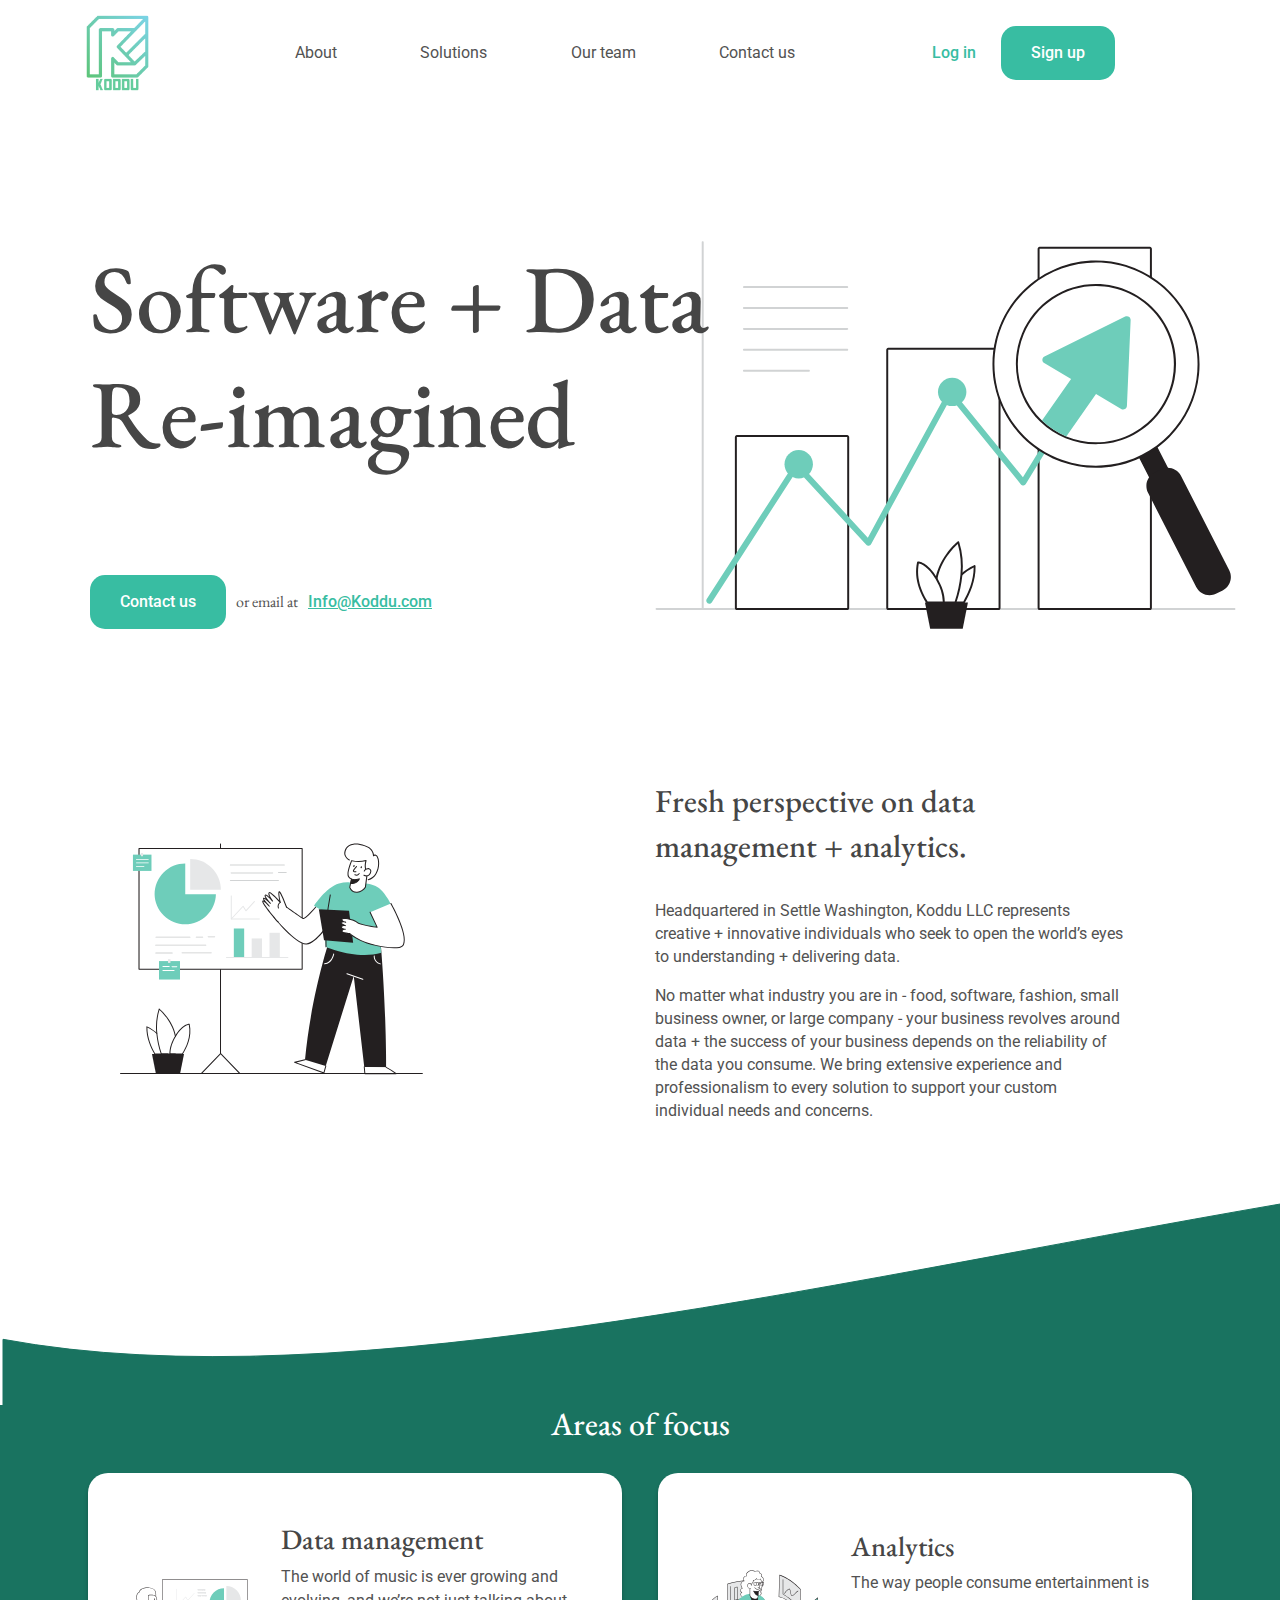
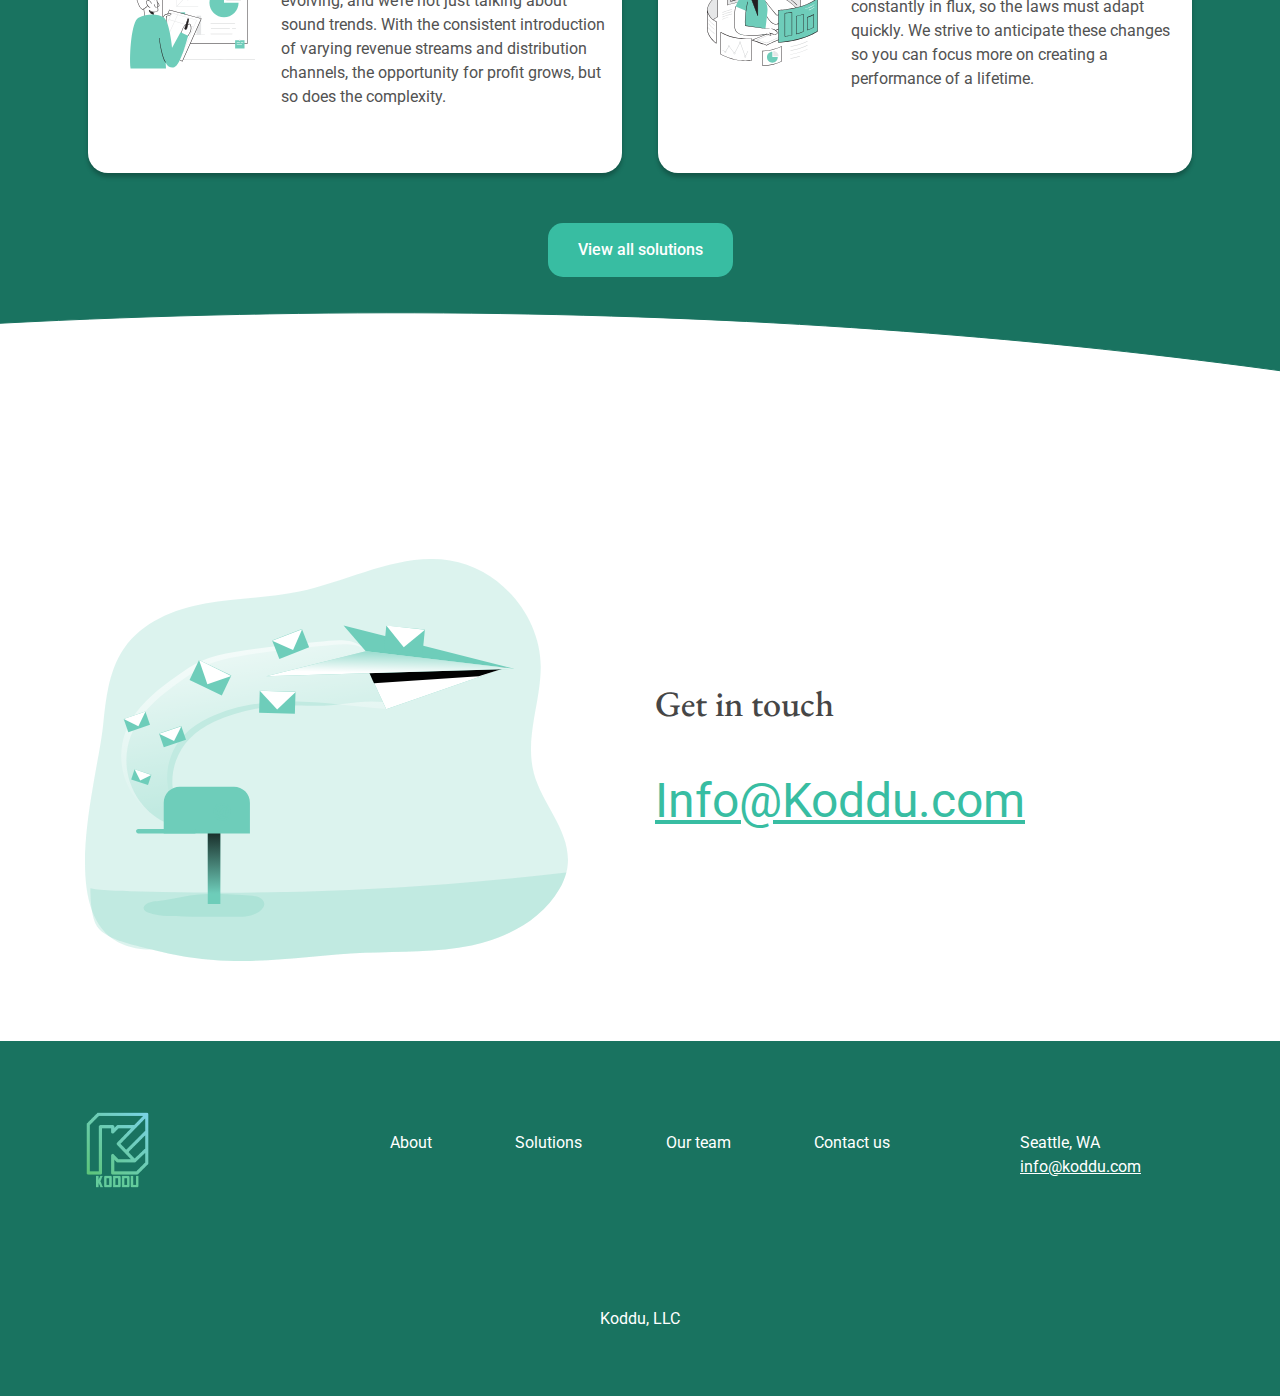
==== index.html @ 9864c3ee "Changed Areas of Focus background" ====
<!DOCTYPE html>
<html lang="en">
    <head>
        <meta charset="UTF-8" />
        <meta name="viewport" content="width=device-width, initial-scale=1.0" />
        <link
            rel="shortcut icon"
            type="image/x-icon"
            href="./assets/images/favicon.png"
        />
        <!-- This site uses bootstrap -->
        <link
            rel="stylesheet"
            href="https://stackpath.bootstrapcdn.com/bootstrap/4.5.2/css/bootstrap.min.css"
        />
        <!-- CSS -->
        <link rel="stylesheet" href="./styles/index.min.css" />
        <!-- Fonts -->
        <link rel="preconnect" href="https://fonts.gstatic.com">
        <link href="https://fonts.googleapis.com/css2?family=EB+Garamond:wght@400;500;600;700;800&display=swap" rel="stylesheet">
        <link href="https://fonts.googleapis.com/css2?family=Roboto:wght@400;500;700&display=swap" rel="stylesheet">    
        <title>KodduWeb</title>
    </head>
    <body>
        <div class="page container">
            <header class="header align-items-center">
                <div class="row align-items-center">
                    <div class="col-2 col-md-1 px-0">
                        <img
                            src="./assets/images/logo.png"
                            alt="koddu web logo"
                            class="header__logo"
                        />
                    </div>

                    <div class="col-8">
                        <nav class="header__nav d-flex justify-content-around mx-auto">
                            <a class="header__nav__link" href="#">About</a>
                            <a class="header__nav__link" href="#">Solutions</a>
                            <a class="header__nav__link" href="#">Our team</a>
                            <a class="header__nav__link" href="#">Contact us</a>
                        </nav>
                    </div>

                    <div class="col-2 col -md-3 px-0">
                        <div class="header-cta__wrapper d-flex justify-content-end align-items-center">
                            <a href="#" class="header-cta__link">Log in</a>
                            <a href="#"
                                ><button class="header-cta__button button">
                                    Sign up
                                </button></a
                            >
                        </div>
                    </div>
                </div>
            </header>

            <main class="main">

                <section class="hero row">
                    <div class="col-6 hero__content">
                        <h1 class="hero__title">
                            Software + Data <br />
                            Re-imagined
                        </h1>

                        <div class="hero-cta">
                            <button class="hero-cta__button button">Contact us</button>
                            <span>or email at</span>
                            <a href="#" class="hero-cta__link mail">Info@Koddu.com</a>
                        </div>

                    </div>

                    <div class="col-6">
                        <img src="./assets/images/hero.svg" alt="Software and data Re-imagined" class="hero__image">
                    </div>
                </section> <!-- .hero -->

                <section class="fresh-perspective row align-items-center">
                    <div class="col-6">
                        <img src="./assets/images/fresh-perspective.svg" alt="Fresh perspective on data
                        management + analytics" class="fresh-perspective__image">
                    </div>
                    <div class="col-6 fresh-perspective__content">
                        <h2>Fresh perspective on data
                            management + analytics.</h2>
                        <p>
                            Headquartered in Settle Washington, Koddu LLC represents creative + innovative individuals who seek to open the world’s eyes to understanding + delivering data.
                        </p>
                        <p>
                            No matter what industry you are in - food, software, fashion, small business owner, or large company - your business revolves around data + the success of your business depends on the reliability of the data you consume. We bring extensive experience and professionalism to every solution to support your custom individual needs and concerns.
                        </p>
                    </div>
                </section>
        </div>
                <div class="focus__wrapper">
                    <!-- <img src="./assets/images/focus-background.svg" alt="" class="focus__background" /> -->
                    <img src="./assets/images//focus-background-top.svg" alt="" class="focus__background-top">
                    <section class="focus container">
                        <h2 class='focus__title'>Areas of focus</h2>
                        <div class="areas row align-items-center">
                            <div class="col-6">
                                <div class="areas__item row align-items-center mx-auto">
                                    <div class="col-4">
                                        <img src="./assets/images/data-magagement.svg" alt="Data management">
                                    </div>
                                    <div class="col-8">
                                        <h3>Data management</h3>
                                        <p>
                                            The world of music is ever growing and evolving, and we’re not just talking about sound trends. With the consistent introduction of varying revenue streams and distribution channels, the opportunity for profit grows, but so does the complexity.
                                        </p>
                                    </div>
                                </div>
                            </div>
    
                            <div class="col-6">
                                <div class="areas__item row align-items-center mx-auto">
                                    <div class="col-4">
                                        <img src="./assets/images/analytics.svg" alt="Analytics">
                                    </div>
                                    <div class="col-8">
                                        <h3>Analytics</h3>
                                        <p>
                                            The way people consume entertainment is constantly in flux, so the laws must adapt quickly. We strive to anticipate these changes so you can focus more on creating a performance of a lifetime.
                                        </p>
                                    </div>
                                </div>
                            </div>
                        </div>
                        <div class="d-flex justify-content-center">
                            <button class="button areas-button">View all solutions</button>
                        </div>
                    </section>
                    <img src="./assets/images/focus-background-bottom.svg" alt="" />
                </div>

                <div class="page container">

                <section class="quote">
                    <div class="d-flex flex-column align-items-end">
                        <h1>
                            “Good companies do whatever it takes… Keep pushing your limits.”
                        </h1>
                        <p>– Sundar Pichai</p>
                    </div>
                </section>

                <section class="get-in-touch row align-items-center">
                    <div class="col-6">
                        <img src="./assets/images/get-in-touch.svg" alt="Get in touch">
                    </div>
                    <div class="col-6">
                        <h3 class="get-in-touch__text">Get in touch</h3>
                        <a href="#" class="get-in-touch__link mail">Info@Koddu.com</a>
                    </div>
                </section>

            </main>

        </div>

            <div class="footer__wrapper container-fluid px-0">
                <footer class="footer container">
                    <div class="row">
                        <div class="col-2 px-0">
                            <img
                                src="./assets/images/logo.png"
                                alt="koddu web logo"
                                class="header__logo"
                            />
                        </div>
    
                        <div class="col-8">
                            <nav class="header__nav d-flex justify-content-around mx-auto">
                                <a class="header__nav__link" href="#">About</a>
                                <a class="header__nav__link" href="#">Solutions</a>
                                <a class="header__nav__link" href="#">Our team</a>
                                <a class="header__nav__link" href="#">Contact us</a>
                            </nav>
                        </div>
                        <div class="col-2 px-0">
                            <p>Seattle, WA</p>
                            <a href="#" class="footer__link mail">info@koddu.com</a>
                        </div>
                    </div>
                    <p class="footer__copyright">Koddu, LLC</p>
                </footer>
            </div>
    </body>
</html>
---- styles/index.min.css ----
html,body{width:100%;height:100%}body{font-family:"EB Garamond", Arial, Helvetica, sans-serif;overflow-x:hidden}h1,h2,h3,h4,h5,h6{color:#464646;font-weight:500;-webkit-transition-duration:230ms;transition-duration:230ms}h1:hover,h2:hover,h3:hover,h4:hover,h5:hover,h6:hover{-webkit-transition-duration:230ms;transition-duration:230ms}p,a,span{color:#525252;-webkit-transition-duration:230ms;transition-duration:230ms}p:hover,a:hover,span:hover{-webkit-transition-duration:230ms;transition-duration:230ms}main{padding:0 5px}.button,p,.mail{font-family:"Roboto", Arial, Helvetica, sans-serif}.button{color:white;border:none;padding:15px 30px;border-radius:15px;background-color:#38bda2;font-weight:500}.header{margin-top:15px;font-family:"Roboto", Arial, Helvetica, sans-serif}.header__logo{width:95px;height:76px}.header__nav{max-width:80%}.header__nav .header__nav__link:hover{text-decoration:none;color:#38bda2}.header-cta__wrapper .header-cta__link{margin-right:25px;font-weight:500;color:#38bda2}.header-cta__wrapper .header-cta__link:hover{text-decoration:none}.hero{margin-top:150px}.hero__title{font-size:96px;position:relative;white-space:nowrap;z-index:9}.hero__content{position:relative}.hero-cta{position:absolute;bottom:0}.hero-cta span{padding:0 7px}.hero-cta .hero-cta__link{color:#38bda2;text-decoration:underline;font-size:16px;font-weight:500}.fresh-perspective{margin-top:150px}.fresh-perspective__image{padding:30px}.fresh-perspective__content h2{line-height:45px;max-width:60%;margin-bottom:30px}.fresh-perspective__content p{line-height:23px;width:88%}.focus__wrapper{position:relative;width:100%;height:750px;background:#197360}.focus__background{background-repeat:no-repeat;background-size:cover;position:absolute;z-index:-9;width:100vw;left:0;top:-100px;height:650px}.focus__title{text-align:center;color:#fff}.areas{margin-top:30px}.areas__item{background:white;-webkit-box-shadow:0px 4px 4px rgba(0,0,0,0.25);box-shadow:0px 4px 4px rgba(0,0,0,0.25);border-radius:20px;height:300px;width:99%;padding:50px 0 60px}.areas-button{margin-top:50px}.quote div{max-width:88%}.quote h1{font-size:72px;color:#2b8c79}.quote p{font-weight:500;margin-top:50px}.get-in-touch__text{margin-bottom:40px;font-size:36px}.get-in-touch__link{color:#38bda2;font-size:48px;text-decoration:underline}.get-in-touch__link:hover{color:#38bda2}.footer__wrapper{margin-top:80px;background-color:#197360;padding:90px 0 65px}.footer__wrapper a,.footer__wrapper p,.footer__wrapper span{color:white}.footer{font-family:"Roboto", Arial, Helvetica, sans-serif}.footer p{margin-bottom:0}.footer .header__logo{-webkit-transform:translateY(-25%);transform:translateY(-25%)}.footer__link{text-decoration:underline}.footer__copyright{margin-top:100px;text-align:center}
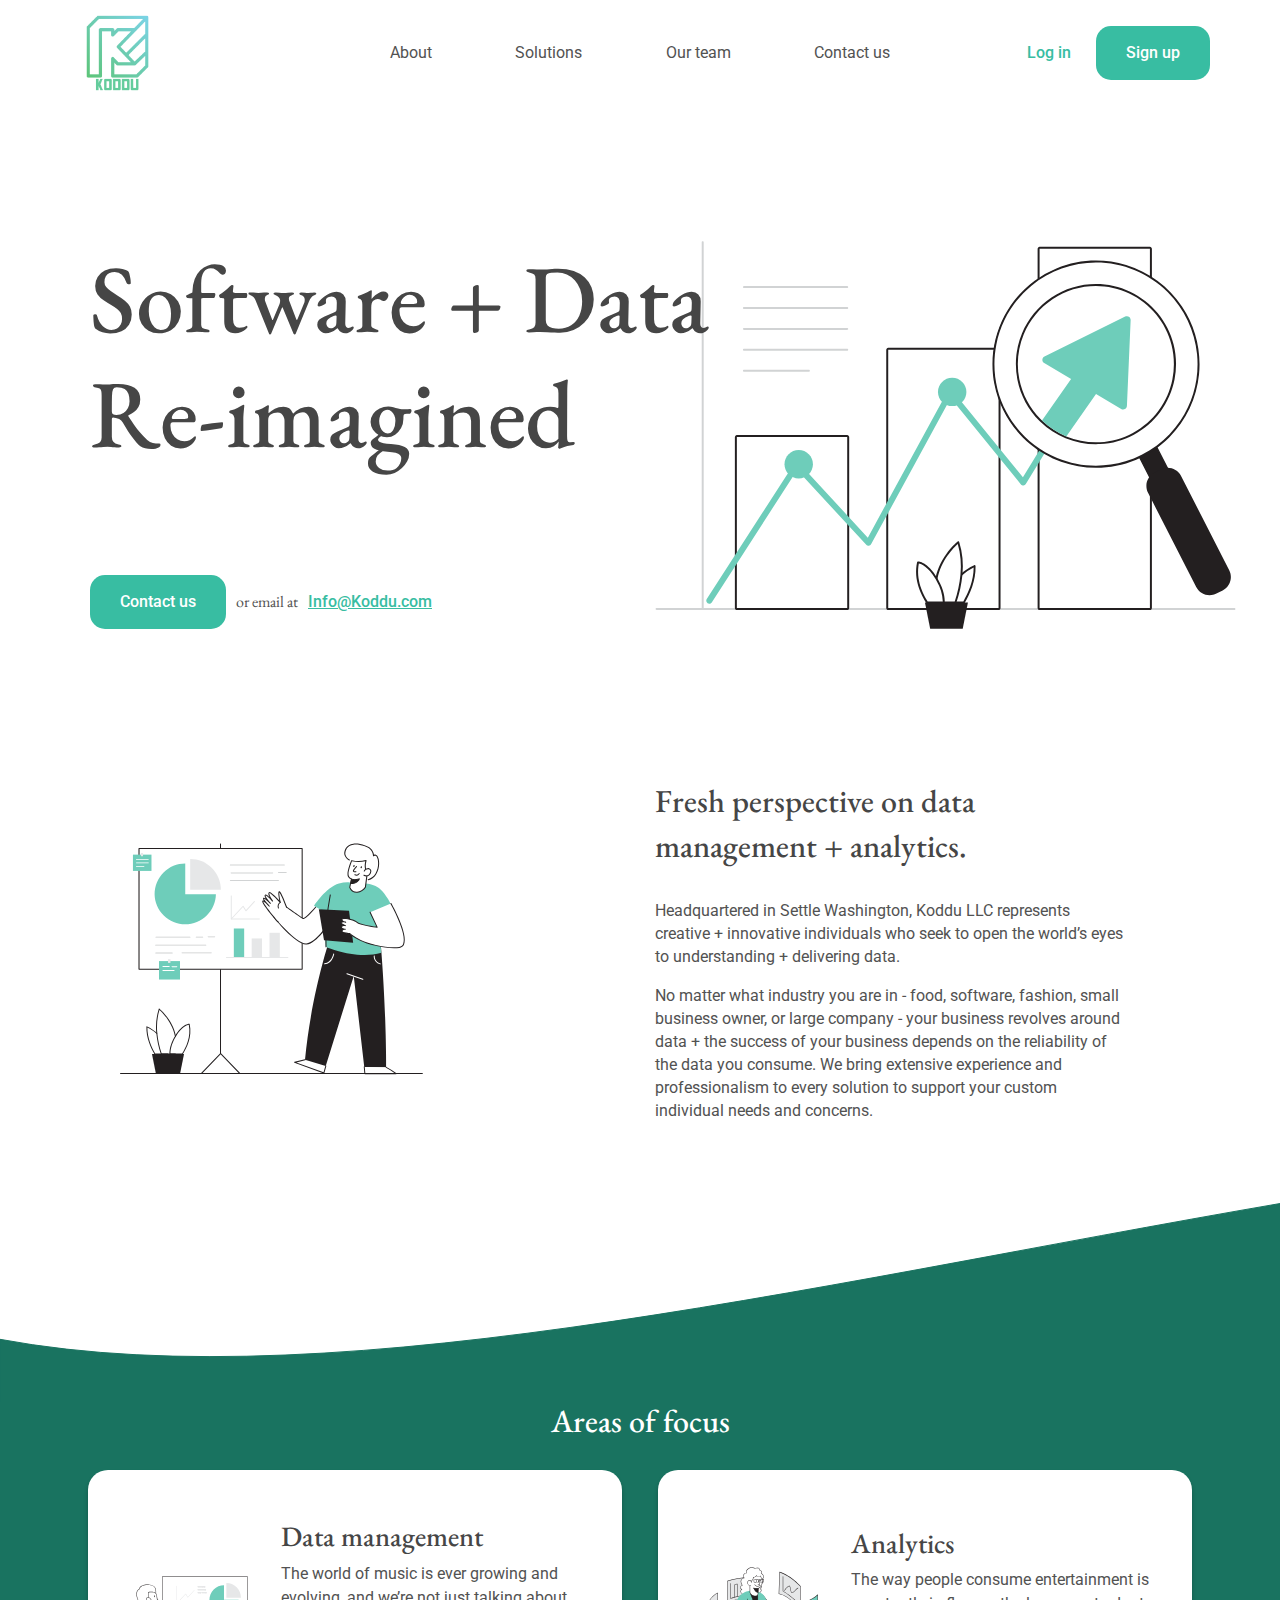
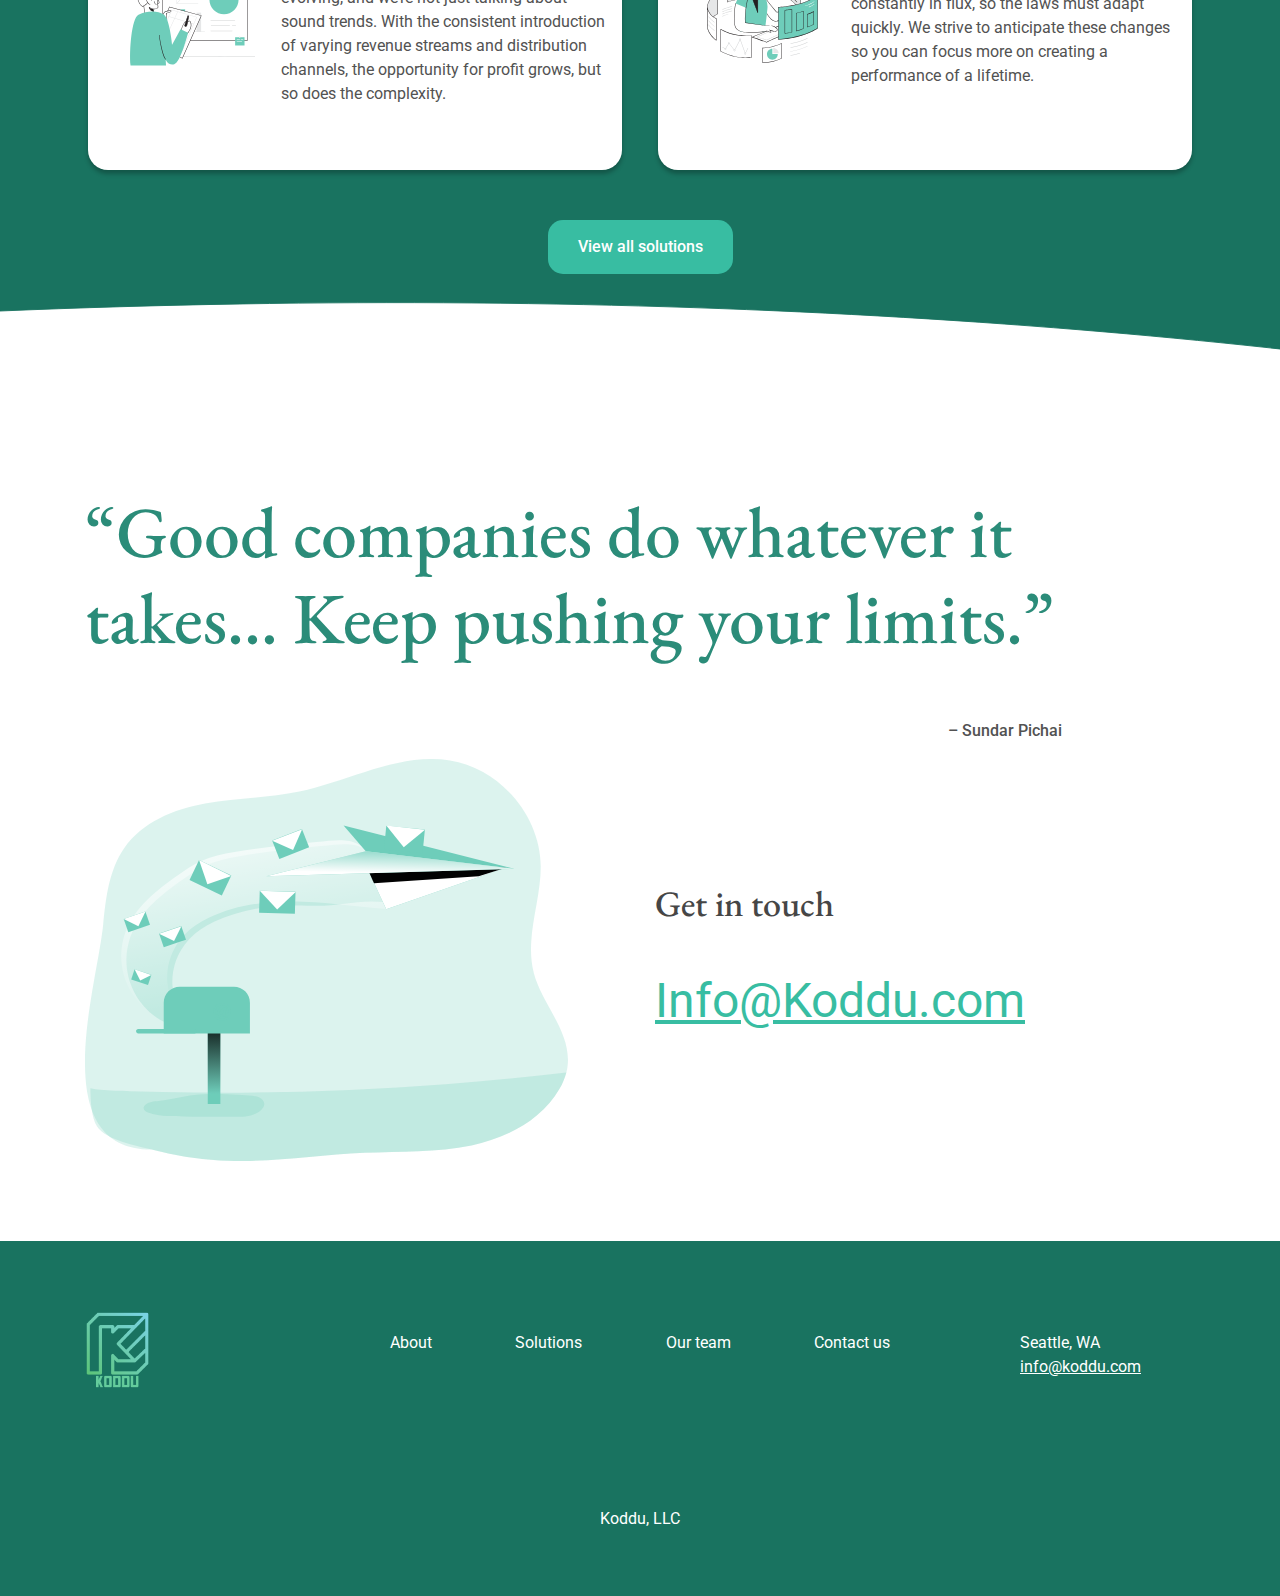
==== commit ba159b26: "index page desing fixes" ====
--- a/index.html
+++ b/index.html
@@ -25,7 +25,7 @@
         <div class="page container">
             <header class="header align-items-center">
                 <div class="row align-items-center">
-                    <div class="col-2 col-md-1 px-0">
+                    <div class="col-xl-2 col-md-1 px-0">
                         <img
                             src="./assets/images/logo.png"
                             alt="koddu web logo"
@@ -96,7 +96,7 @@
         </div>
                 <div class="focus__wrapper">
                     <!-- <img src="./assets/images/focus-background.svg" alt="" class="focus__background" /> -->
-                    <img src="./assets/images//focus-background-top.svg" alt="" class="focus__background-top">
+                    <img src="./assets/images//focus-background-top.svg" alt="" class="focus__background-top focus__background-item">
                     <section class="focus container">
                         <h2 class='focus__title'>Areas of focus</h2>
                         <div class="areas row align-items-center">
@@ -132,7 +132,7 @@
                             <button class="button areas-button">View all solutions</button>
                         </div>
                     </section>
-                    <img src="./assets/images/focus-background-bottom.svg" alt="" />
+                    <img src="./assets/images/focus-background-bottom.svg" alt="" class="focus__background-bottom focus__background-item" />
                 </div>
 
                 <div class="page container">
@@ -156,6 +156,7 @@
                     </div>
                 </section>
 
+                
             </main>
 
         </div>
--- a/styles/index.min.css
+++ b/styles/index.min.css
@@ -1 +1 @@
-html,body{width:100%;height:100%}body{font-family:"EB Garamond", Arial, Helvetica, sans-serif;overflow-x:hidden}h1,h2,h3,h4,h5,h6{color:#464646;font-weight:500;-webkit-transition-duration:230ms;transition-duration:230ms}h1:hover,h2:hover,h3:hover,h4:hover,h5:hover,h6:hover{-webkit-transition-duration:230ms;transition-duration:230ms}p,a,span{color:#525252;-webkit-transition-duration:230ms;transition-duration:230ms}p:hover,a:hover,span:hover{-webkit-transition-duration:230ms;transition-duration:230ms}main{padding:0 5px}.button,p,.mail{font-family:"Roboto", Arial, Helvetica, sans-serif}.button{color:white;border:none;padding:15px 30px;border-radius:15px;background-color:#38bda2;font-weight:500}.header{margin-top:15px;font-family:"Roboto", Arial, Helvetica, sans-serif}.header__logo{width:95px;height:76px}.header__nav{max-width:80%}.header__nav .header__nav__link:hover{text-decoration:none;color:#38bda2}.header-cta__wrapper .header-cta__link{margin-right:25px;font-weight:500;color:#38bda2}.header-cta__wrapper .header-cta__link:hover{text-decoration:none}.hero{margin-top:150px}.hero__title{font-size:96px;position:relative;white-space:nowrap;z-index:9}.hero__content{position:relative}.hero-cta{position:absolute;bottom:0}.hero-cta span{padding:0 7px}.hero-cta .hero-cta__link{color:#38bda2;text-decoration:underline;font-size:16px;font-weight:500}.fresh-perspective{margin-top:150px}.fresh-perspective__image{padding:30px}.fresh-perspective__content h2{line-height:45px;max-width:60%;margin-bottom:30px}.fresh-perspective__content p{line-height:23px;width:88%}.focus__wrapper{position:relative;width:100%;height:750px;background:#197360}.focus__background{background-repeat:no-repeat;background-size:cover;position:absolute;z-index:-9;width:100vw;left:0;top:-100px;height:650px}.focus__title{text-align:center;color:#fff}.areas{margin-top:30px}.areas__item{background:white;-webkit-box-shadow:0px 4px 4px rgba(0,0,0,0.25);box-shadow:0px 4px 4px rgba(0,0,0,0.25);border-radius:20px;height:300px;width:99%;padding:50px 0 60px}.areas-button{margin-top:50px}.quote div{max-width:88%}.quote h1{font-size:72px;color:#2b8c79}.quote p{font-weight:500;margin-top:50px}.get-in-touch__text{margin-bottom:40px;font-size:36px}.get-in-touch__link{color:#38bda2;font-size:48px;text-decoration:underline}.get-in-touch__link:hover{color:#38bda2}.footer__wrapper{margin-top:80px;background-color:#197360;padding:90px 0 65px}.footer__wrapper a,.footer__wrapper p,.footer__wrapper span{color:white}.footer{font-family:"Roboto", Arial, Helvetica, sans-serif}.footer p{margin-bottom:0}.footer .header__logo{-webkit-transform:translateY(-25%);transform:translateY(-25%)}.footer__link{text-decoration:underline}.footer__copyright{margin-top:100px;text-align:center}
+html,body{width:100%;height:100%}body{font-family:"EB Garamond", Arial, Helvetica, sans-serif;overflow-x:hidden}h1,h2,h3,h4,h5,h6{color:#464646;font-weight:500;-webkit-transition-duration:230ms;transition-duration:230ms}h1:hover,h2:hover,h3:hover,h4:hover,h5:hover,h6:hover{-webkit-transition-duration:230ms;transition-duration:230ms}p,a,span{color:#525252;-webkit-transition-duration:230ms;transition-duration:230ms}p:hover,a:hover,span:hover{-webkit-transition-duration:230ms;transition-duration:230ms}main{padding:0 5px}.button,p,.mail{font-family:"Roboto", Arial, Helvetica, sans-serif}.button{color:white;border:none;padding:15px 30px;border-radius:15px;background-color:#38bda2;font-weight:500}.header{margin-top:15px;font-family:"Roboto", Arial, Helvetica, sans-serif}.header__logo{width:95px;height:76px}.header__nav{max-width:80%}.header__nav .header__nav__link:hover{text-decoration:none;color:#38bda2}.header-cta__wrapper .header-cta__link{margin-right:25px;font-weight:500;color:#38bda2}.header-cta__wrapper .header-cta__link:hover{text-decoration:none}.hero{margin-top:150px}.hero__title{font-size:96px;position:relative;white-space:nowrap;z-index:9}.hero__content{position:relative}.hero-cta{position:absolute;bottom:0}.hero-cta span{padding:0 7px}.hero-cta .hero-cta__link{color:#38bda2;text-decoration:underline;font-size:16px;font-weight:500}.fresh-perspective{margin-top:150px}.fresh-perspective__image{padding:30px}.fresh-perspective__content h2{line-height:45px;max-width:60%;margin-bottom:30px}.fresh-perspective__content p{line-height:23px;width:88%}.focus__wrapper{position:relative;width:100%;height:750px;background:#197360}.focus__background{background-repeat:no-repeat;background-size:cover;position:absolute;z-index:-9;width:100vw;left:0;top:-100px;height:650px}.focus__background-bottom{position:absolute}.focus__title{text-align:center;color:#fff}.areas{margin-top:30px}.areas__item{background:white;-webkit-box-shadow:0px 4px 4px rgba(0,0,0,0.25);box-shadow:0px 4px 4px rgba(0,0,0,0.25);border-radius:20px;height:300px;width:99%;padding:50px 0 60px}.areas-button{margin-top:50px}.quote{margin-top:200px}.quote div{max-width:88%}.quote h1{font-size:72px;color:#2b8c79}.quote p{font-weight:500;margin-top:50px}.get-in-touch__text{margin-bottom:40px;font-size:36px}.get-in-touch__link{color:#38bda2;font-size:48px;text-decoration:underline}.get-in-touch__link:hover{color:#38bda2}.footer__wrapper{margin-top:80px;background-color:#197360;padding:90px 0 65px}.footer__wrapper a,.footer__wrapper p,.footer__wrapper span{color:white}.footer{font-family:"Roboto", Arial, Helvetica, sans-serif}.footer p{margin-bottom:0}.footer .header__logo{-webkit-transform:translateY(-25%);transform:translateY(-25%)}.footer__link{text-decoration:underline}.footer__copyright{margin-top:100px;text-align:center}
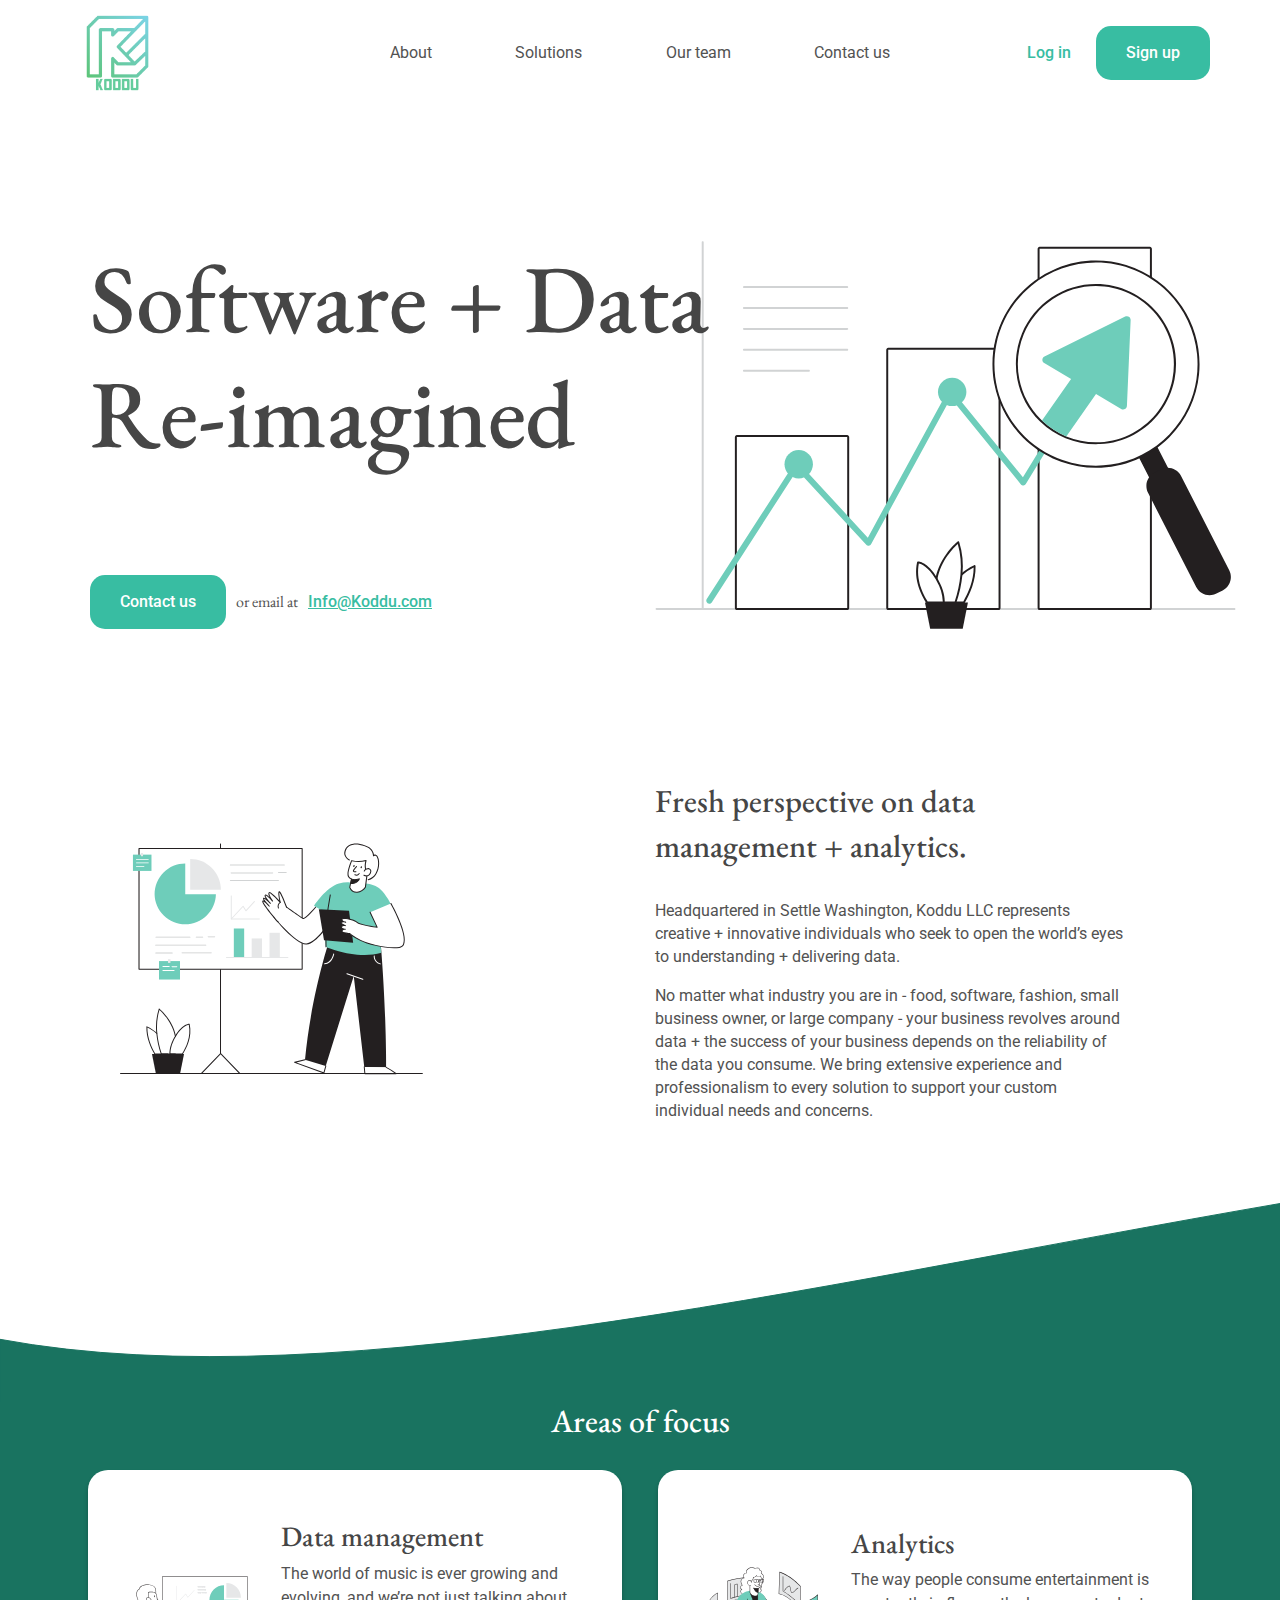
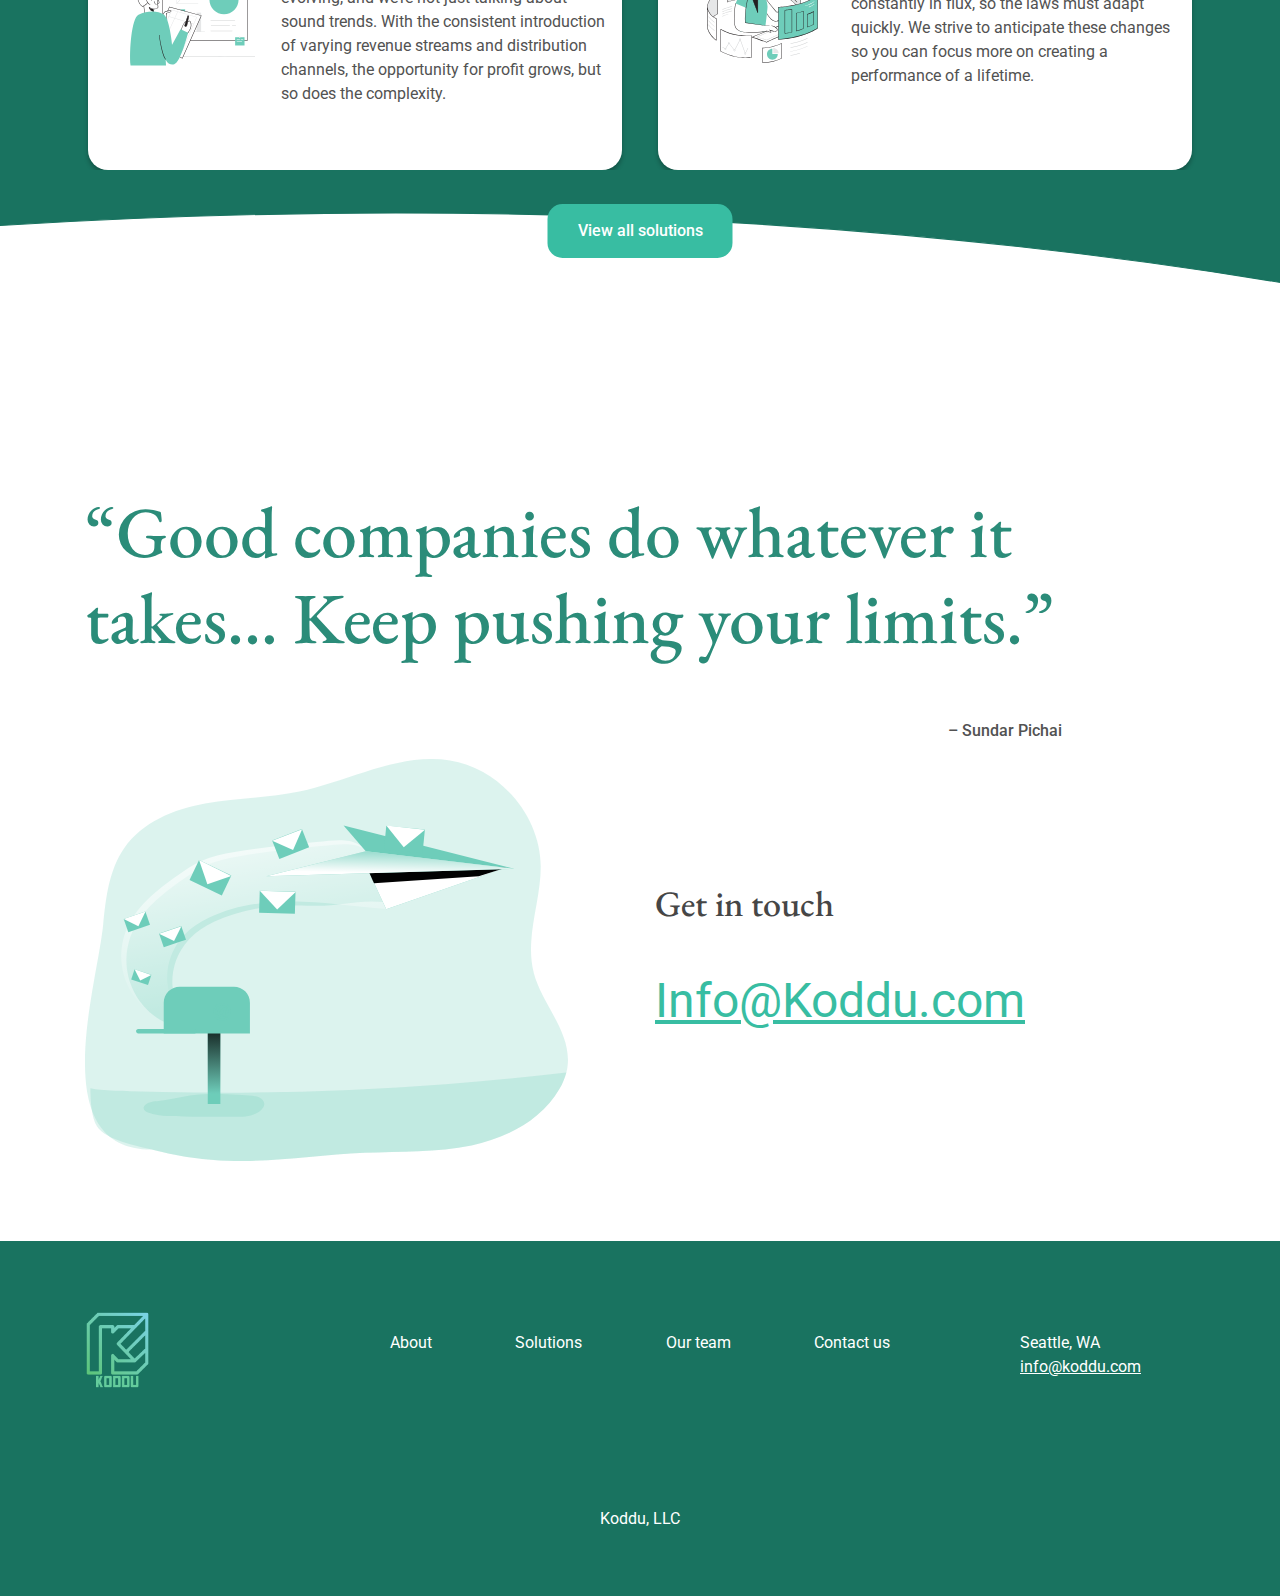
==== commit f93b1c92: "moved button in focus section" ====
--- a/index.html
+++ b/index.html
@@ -128,7 +128,7 @@
                                 </div>
                             </div>
                         </div>
-                        <div class="d-flex justify-content-center">
+                        <div class="d-flex justify-content-center areas-button__wrapper">
                             <button class="button areas-button">View all solutions</button>
                         </div>
                     </section>
--- a/styles/index.min.css
+++ b/styles/index.min.css
@@ -1 +1 @@
-html,body{width:100%;height:100%}body{font-family:"EB Garamond", Arial, Helvetica, sans-serif;overflow-x:hidden}h1,h2,h3,h4,h5,h6{color:#464646;font-weight:500;-webkit-transition-duration:230ms;transition-duration:230ms}h1:hover,h2:hover,h3:hover,h4:hover,h5:hover,h6:hover{-webkit-transition-duration:230ms;transition-duration:230ms}p,a,span{color:#525252;-webkit-transition-duration:230ms;transition-duration:230ms}p:hover,a:hover,span:hover{-webkit-transition-duration:230ms;transition-duration:230ms}main{padding:0 5px}.button,p,.mail{font-family:"Roboto", Arial, Helvetica, sans-serif}.button{color:white;border:none;padding:15px 30px;border-radius:15px;background-color:#38bda2;font-weight:500}.header{margin-top:15px;font-family:"Roboto", Arial, Helvetica, sans-serif}.header__logo{width:95px;height:76px}.header__nav{max-width:80%}.header__nav .header__nav__link:hover{text-decoration:none;color:#38bda2}.header-cta__wrapper .header-cta__link{margin-right:25px;font-weight:500;color:#38bda2}.header-cta__wrapper .header-cta__link:hover{text-decoration:none}.hero{margin-top:150px}.hero__title{font-size:96px;position:relative;white-space:nowrap;z-index:9}.hero__content{position:relative}.hero-cta{position:absolute;bottom:0}.hero-cta span{padding:0 7px}.hero-cta .hero-cta__link{color:#38bda2;text-decoration:underline;font-size:16px;font-weight:500}.fresh-perspective{margin-top:150px}.fresh-perspective__image{padding:30px}.fresh-perspective__content h2{line-height:45px;max-width:60%;margin-bottom:30px}.fresh-perspective__content p{line-height:23px;width:88%}.focus__wrapper{position:relative;width:100%;height:750px;background:#197360}.focus__background{background-repeat:no-repeat;background-size:cover;position:absolute;z-index:-9;width:100vw;left:0;top:-100px;height:650px}.focus__background-bottom{position:absolute}.focus__title{text-align:center;color:#fff}.areas{margin-top:30px}.areas__item{background:white;-webkit-box-shadow:0px 4px 4px rgba(0,0,0,0.25);box-shadow:0px 4px 4px rgba(0,0,0,0.25);border-radius:20px;height:300px;width:99%;padding:50px 0 60px}.areas-button{margin-top:50px}.quote{margin-top:200px}.quote div{max-width:88%}.quote h1{font-size:72px;color:#2b8c79}.quote p{font-weight:500;margin-top:50px}.get-in-touch__text{margin-bottom:40px;font-size:36px}.get-in-touch__link{color:#38bda2;font-size:48px;text-decoration:underline}.get-in-touch__link:hover{color:#38bda2}.footer__wrapper{margin-top:80px;background-color:#197360;padding:90px 0 65px}.footer__wrapper a,.footer__wrapper p,.footer__wrapper span{color:white}.footer{font-family:"Roboto", Arial, Helvetica, sans-serif}.footer p{margin-bottom:0}.footer .header__logo{-webkit-transform:translateY(-25%);transform:translateY(-25%)}.footer__link{text-decoration:underline}.footer__copyright{margin-top:100px;text-align:center}
+html,body{width:100%;height:100%}body{font-family:"EB Garamond", Arial, Helvetica, sans-serif;overflow-x:hidden}h1,h2,h3,h4,h5,h6{color:#464646;font-weight:500;-webkit-transition-duration:230ms;transition-duration:230ms}h1:hover,h2:hover,h3:hover,h4:hover,h5:hover,h6:hover{-webkit-transition-duration:230ms;transition-duration:230ms}p,a,span{color:#525252;-webkit-transition-duration:230ms;transition-duration:230ms}p:hover,a:hover,span:hover{-webkit-transition-duration:230ms;transition-duration:230ms}main{padding:0 5px}.button,p,.mail{font-family:"Roboto", Arial, Helvetica, sans-serif}.button{color:white;border:none;padding:15px 30px;border-radius:15px;background-color:#38bda2;font-weight:500}.header{margin-top:15px;font-family:"Roboto", Arial, Helvetica, sans-serif}.header__logo{width:95px;height:76px}.header__nav{max-width:80%}.header__nav .header__nav__link:hover{text-decoration:none;color:#38bda2}.header-cta__wrapper .header-cta__link{margin-right:25px;font-weight:500;color:#38bda2}.header-cta__wrapper .header-cta__link:hover{text-decoration:none}.hero{margin-top:150px}.hero__title{font-size:96px;position:relative;white-space:nowrap;z-index:9}.hero__content{position:relative}.hero-cta{position:absolute;bottom:0}.hero-cta span{padding:0 7px}.hero-cta .hero-cta__link{color:#38bda2;text-decoration:underline;font-size:16px;font-weight:500}.fresh-perspective{margin-top:150px}.fresh-perspective__image{padding:30px}.fresh-perspective__content h2{line-height:45px;max-width:60%;margin-bottom:30px}.fresh-perspective__content p{line-height:23px;width:88%}.focus__wrapper{position:relative;width:100%;height:750px;background:#197360}.focus__background{background-repeat:no-repeat;background-size:cover;position:absolute;z-index:-9;width:100vw;left:0;top:-100px;height:650px}.focus__background-bottom{position:absolute}.focus__title{text-align:center;color:#fff}.areas{margin-top:30px}.areas__item{background:white;-webkit-box-shadow:0px 4px 4px rgba(0,0,0,0.25);box-shadow:0px 4px 4px rgba(0,0,0,0.25);border-radius:20px;height:300px;width:99%;padding:50px 0 60px}.areas-button__wrapper{margin-top:30px;position:absolute;bottom:30px;left:50%;-webkit-transform:translateX(-50%);transform:translateX(-50%);z-index:999}.quote{margin-top:200px}.quote div{max-width:88%}.quote h1{font-size:72px;color:#2b8c79}.quote p{font-weight:500;margin-top:50px}.get-in-touch__text{margin-bottom:40px;font-size:36px}.get-in-touch__link{color:#38bda2;font-size:48px;text-decoration:underline}.get-in-touch__link:hover{color:#38bda2}.footer__wrapper{margin-top:80px;background-color:#197360;padding:90px 0 65px}.footer__wrapper a,.footer__wrapper p,.footer__wrapper span{color:white}.footer{font-family:"Roboto", Arial, Helvetica, sans-serif}.footer p{margin-bottom:0}.footer .header__logo{-webkit-transform:translateY(-25%);transform:translateY(-25%)}.footer__link{text-decoration:underline}.footer__copyright{margin-top:100px;text-align:center}
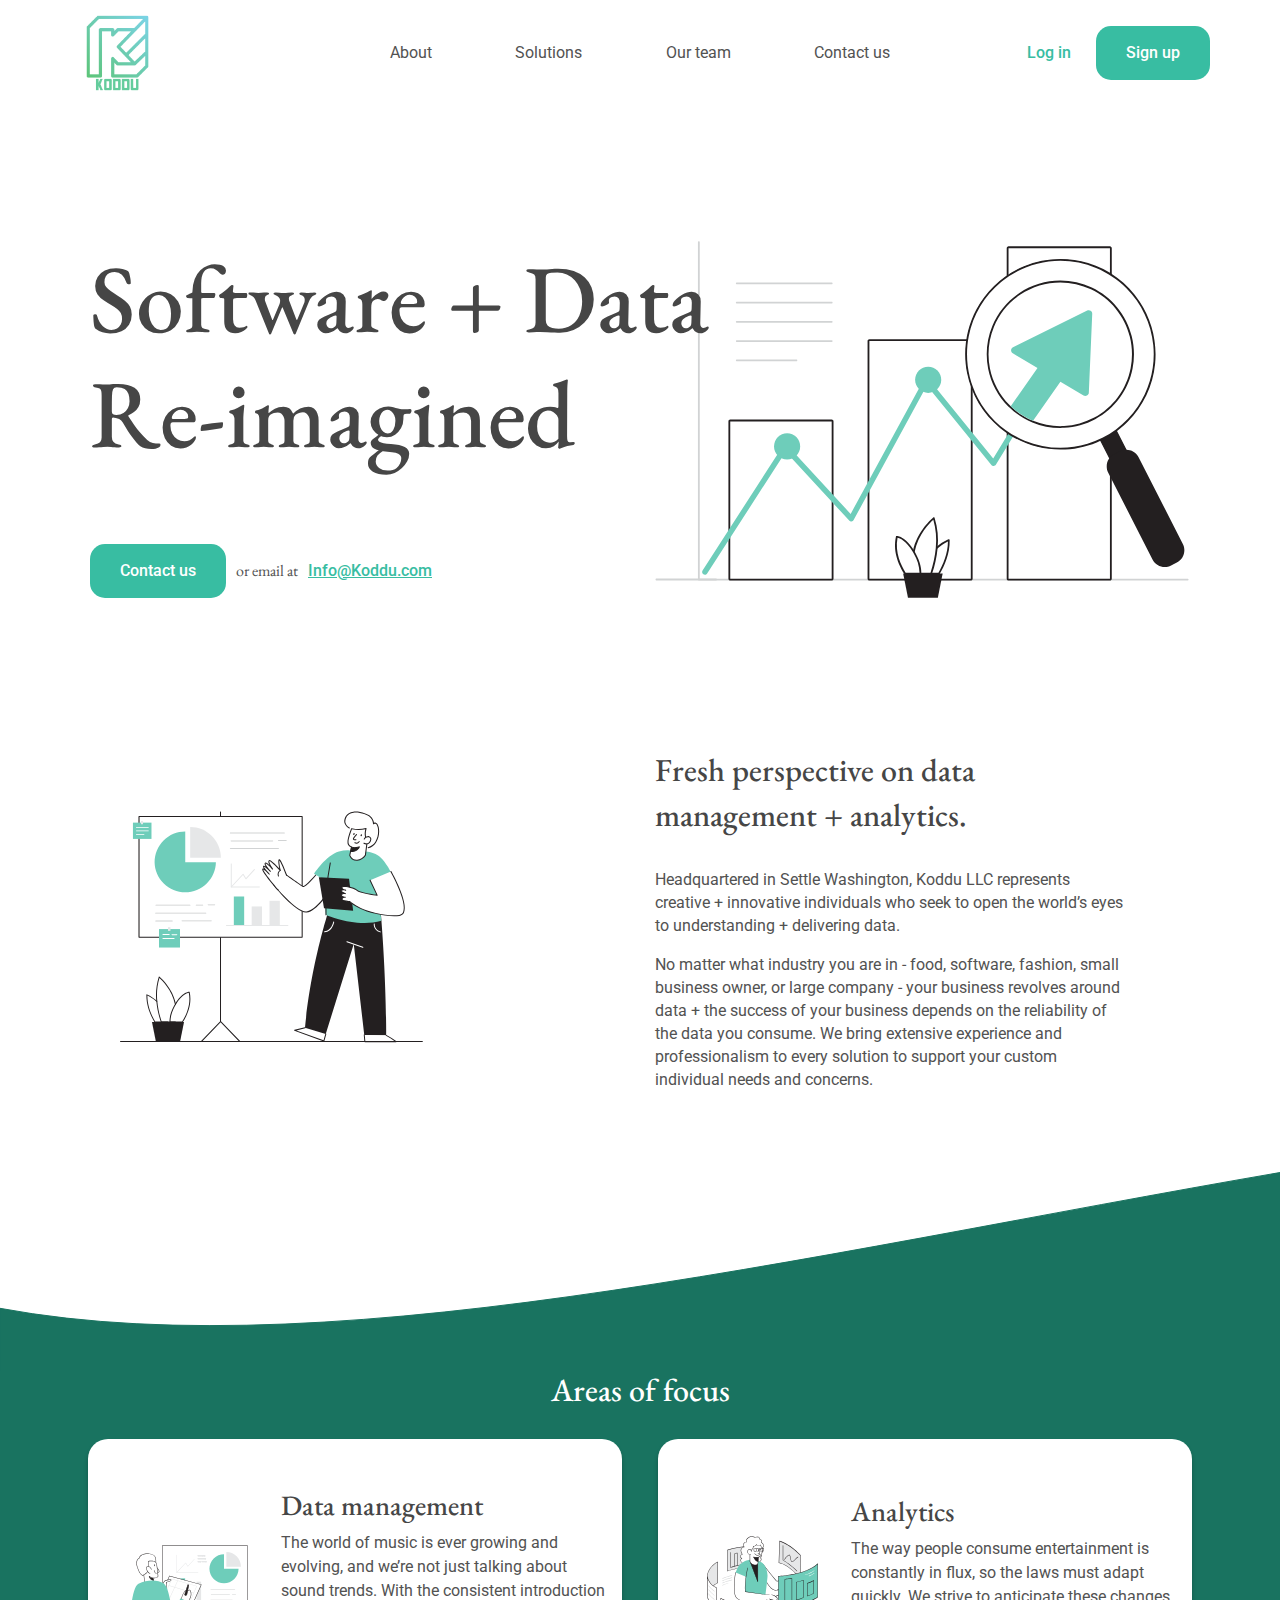
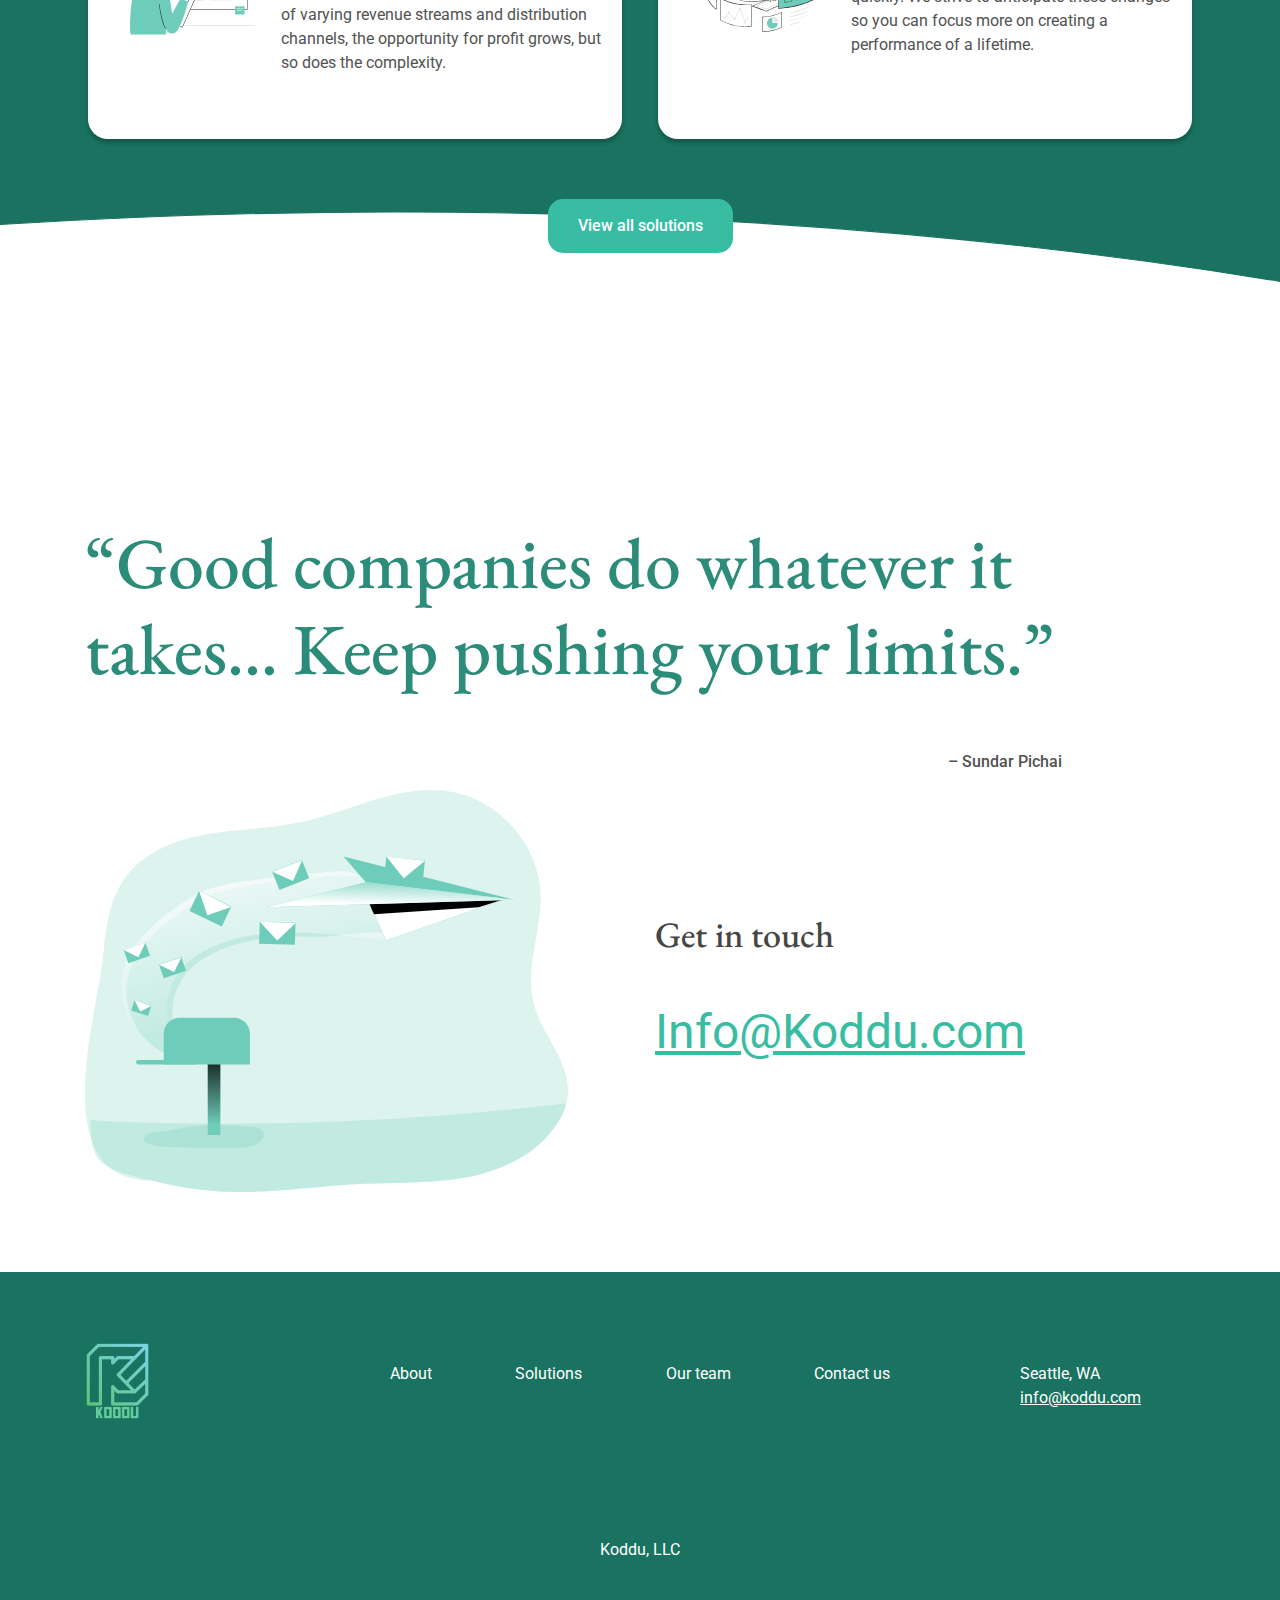
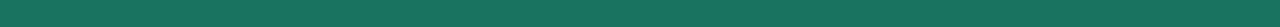
==== commit ef64462c: "tried to fix svg" ====
--- a/index.html
+++ b/index.html
@@ -94,6 +94,8 @@
                     </div>
                 </section>
         </div>
+                
+            <div class="page container-fluid px-0">
                 <div class="focus__wrapper">
                     <!-- <img src="./assets/images/focus-background.svg" alt="" class="focus__background" /> -->
                     <img src="./assets/images//focus-background-top.svg" alt="" class="focus__background-top focus__background-item">
@@ -134,6 +136,7 @@
                     </section>
                     <img src="./assets/images/focus-background-bottom.svg" alt="" class="focus__background-bottom focus__background-item" />
                 </div>
+            </div>
 
                 <div class="page container">
 
--- a/styles/index.min.css
+++ b/styles/index.min.css
@@ -1 +1 @@
-html,body{width:100%;height:100%}body{font-family:"EB Garamond", Arial, Helvetica, sans-serif;overflow-x:hidden}h1,h2,h3,h4,h5,h6{color:#464646;font-weight:500;-webkit-transition-duration:230ms;transition-duration:230ms}h1:hover,h2:hover,h3:hover,h4:hover,h5:hover,h6:hover{-webkit-transition-duration:230ms;transition-duration:230ms}p,a,span{color:#525252;-webkit-transition-duration:230ms;transition-duration:230ms}p:hover,a:hover,span:hover{-webkit-transition-duration:230ms;transition-duration:230ms}main{padding:0 5px}.button,p,.mail{font-family:"Roboto", Arial, Helvetica, sans-serif}.button{color:white;border:none;padding:15px 30px;border-radius:15px;background-color:#38bda2;font-weight:500}.header{margin-top:15px;font-family:"Roboto", Arial, Helvetica, sans-serif}.header__logo{width:95px;height:76px}.header__nav{max-width:80%}.header__nav .header__nav__link:hover{text-decoration:none;color:#38bda2}.header-cta__wrapper .header-cta__link{margin-right:25px;font-weight:500;color:#38bda2}.header-cta__wrapper .header-cta__link:hover{text-decoration:none}.hero{margin-top:150px}.hero__title{font-size:96px;position:relative;white-space:nowrap;z-index:9}.hero__content{position:relative}.hero-cta{position:absolute;bottom:0}.hero-cta span{padding:0 7px}.hero-cta .hero-cta__link{color:#38bda2;text-decoration:underline;font-size:16px;font-weight:500}.fresh-perspective{margin-top:150px}.fresh-perspective__image{padding:30px}.fresh-perspective__content h2{line-height:45px;max-width:60%;margin-bottom:30px}.fresh-perspective__content p{line-height:23px;width:88%}.focus__wrapper{position:relative;width:100%;height:750px;background:#197360}.focus__background{background-repeat:no-repeat;background-size:cover;position:absolute;z-index:-9;width:100vw;left:0;top:-100px;height:650px}.focus__background-bottom{position:absolute}.focus__title{text-align:center;color:#fff}.areas{margin-top:30px}.areas__item{background:white;-webkit-box-shadow:0px 4px 4px rgba(0,0,0,0.25);box-shadow:0px 4px 4px rgba(0,0,0,0.25);border-radius:20px;height:300px;width:99%;padding:50px 0 60px}.areas-button__wrapper{margin-top:30px;position:absolute;bottom:30px;left:50%;-webkit-transform:translateX(-50%);transform:translateX(-50%);z-index:999}.quote{margin-top:200px}.quote div{max-width:88%}.quote h1{font-size:72px;color:#2b8c79}.quote p{font-weight:500;margin-top:50px}.get-in-touch__text{margin-bottom:40px;font-size:36px}.get-in-touch__link{color:#38bda2;font-size:48px;text-decoration:underline}.get-in-touch__link:hover{color:#38bda2}.footer__wrapper{margin-top:80px;background-color:#197360;padding:90px 0 65px}.footer__wrapper a,.footer__wrapper p,.footer__wrapper span{color:white}.footer{font-family:"Roboto", Arial, Helvetica, sans-serif}.footer p{margin-bottom:0}.footer .header__logo{-webkit-transform:translateY(-25%);transform:translateY(-25%)}.footer__link{text-decoration:underline}.footer__copyright{margin-top:100px;text-align:center}
+html,body{width:100%;height:100%}body{font-family:"EB Garamond", Arial, Helvetica, sans-serif}.page{overflow-x:hidden}h1,h2,h3,h4,h5,h6{color:#464646;font-weight:500;-webkit-transition-duration:230ms;transition-duration:230ms}h1:hover,h2:hover,h3:hover,h4:hover,h5:hover,h6:hover{-webkit-transition-duration:230ms;transition-duration:230ms}p,a,span{color:#525252;-webkit-transition-duration:230ms;transition-duration:230ms}p:hover,a:hover,span:hover{-webkit-transition-duration:230ms;transition-duration:230ms}main{padding:0 5px}.button,p,.mail{font-family:"Roboto", Arial, Helvetica, sans-serif}.button{color:white;border:none;padding:15px 30px;border-radius:15px;background-color:#38bda2;font-weight:500}.header{margin-top:15px;font-family:"Roboto", Arial, Helvetica, sans-serif}.header__logo{width:95px;height:76px}.header__nav{max-width:80%}.header__nav .header__nav__link:hover{text-decoration:none;color:#38bda2}.header-cta__wrapper .header-cta__link{margin-right:25px;font-weight:500;color:#38bda2}.header-cta__wrapper .header-cta__link:hover{text-decoration:none}.hero{margin-top:150px}.hero__title{font-size:96px;position:relative;white-space:nowrap;z-index:9}.hero__image{max-width:100%}.hero__content{position:relative}.hero-cta{position:absolute;bottom:0}.hero-cta span{padding:0 7px}.hero-cta .hero-cta__link{color:#38bda2;text-decoration:underline;font-size:16px;font-weight:500}.fresh-perspective{margin-top:150px}.fresh-perspective__image{padding:30px}.fresh-perspective__content h2{line-height:45px;max-width:60%;margin-bottom:30px}.fresh-perspective__content p{line-height:23px;width:88%}.focus__wrapper{width:100%;background:#197360}.focus__background-item{max-height:300px}.focus__title{text-align:center;color:#fff}.areas{margin-top:30px}.areas__item{background:white;-webkit-box-shadow:0px 4px 4px rgba(0,0,0,0.25);box-shadow:0px 4px 4px rgba(0,0,0,0.25);border-radius:20px;height:300px;width:99%;padding:50px 0 60px}.areas-button__wrapper{margin-top:30px;z-index:999;position:relative}.areas-button{position:absolute;top:30px}.quote{margin-top:50px}.quote div{max-width:88%}.quote h1{font-size:72px;color:#2b8c79}.quote p{font-weight:500;margin-top:50px}.get-in-touch__text{margin-bottom:40px;font-size:36px}.get-in-touch__link{color:#38bda2;font-size:48px;text-decoration:underline}.get-in-touch__link:hover{color:#38bda2}.footer__wrapper{margin-top:80px;background-color:#197360;padding:90px 0 65px}.footer__wrapper a,.footer__wrapper p,.footer__wrapper span{color:white}.footer{font-family:"Roboto", Arial, Helvetica, sans-serif}.footer p{margin-bottom:0}.footer .header__logo{-webkit-transform:translateY(-25%);transform:translateY(-25%)}.footer__link{text-decoration:underline}.footer__copyright{margin-top:100px;text-align:center}
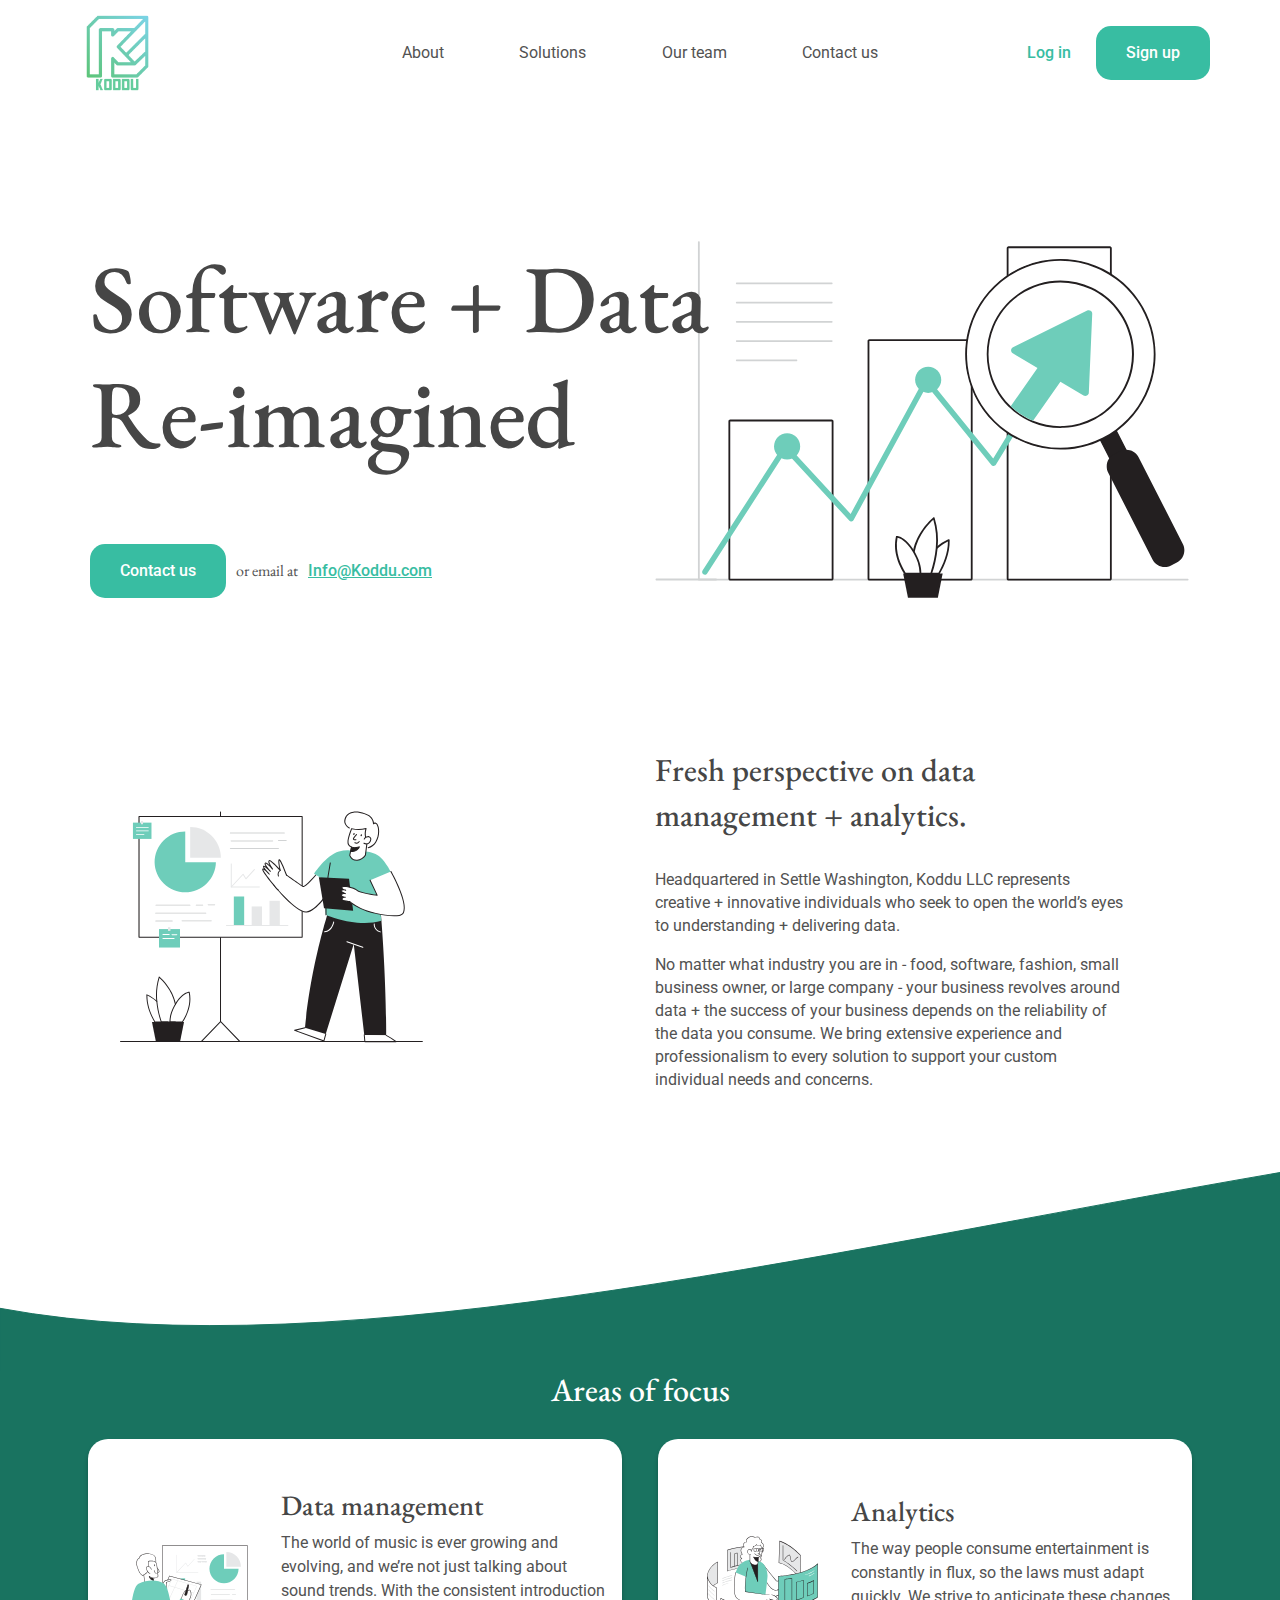
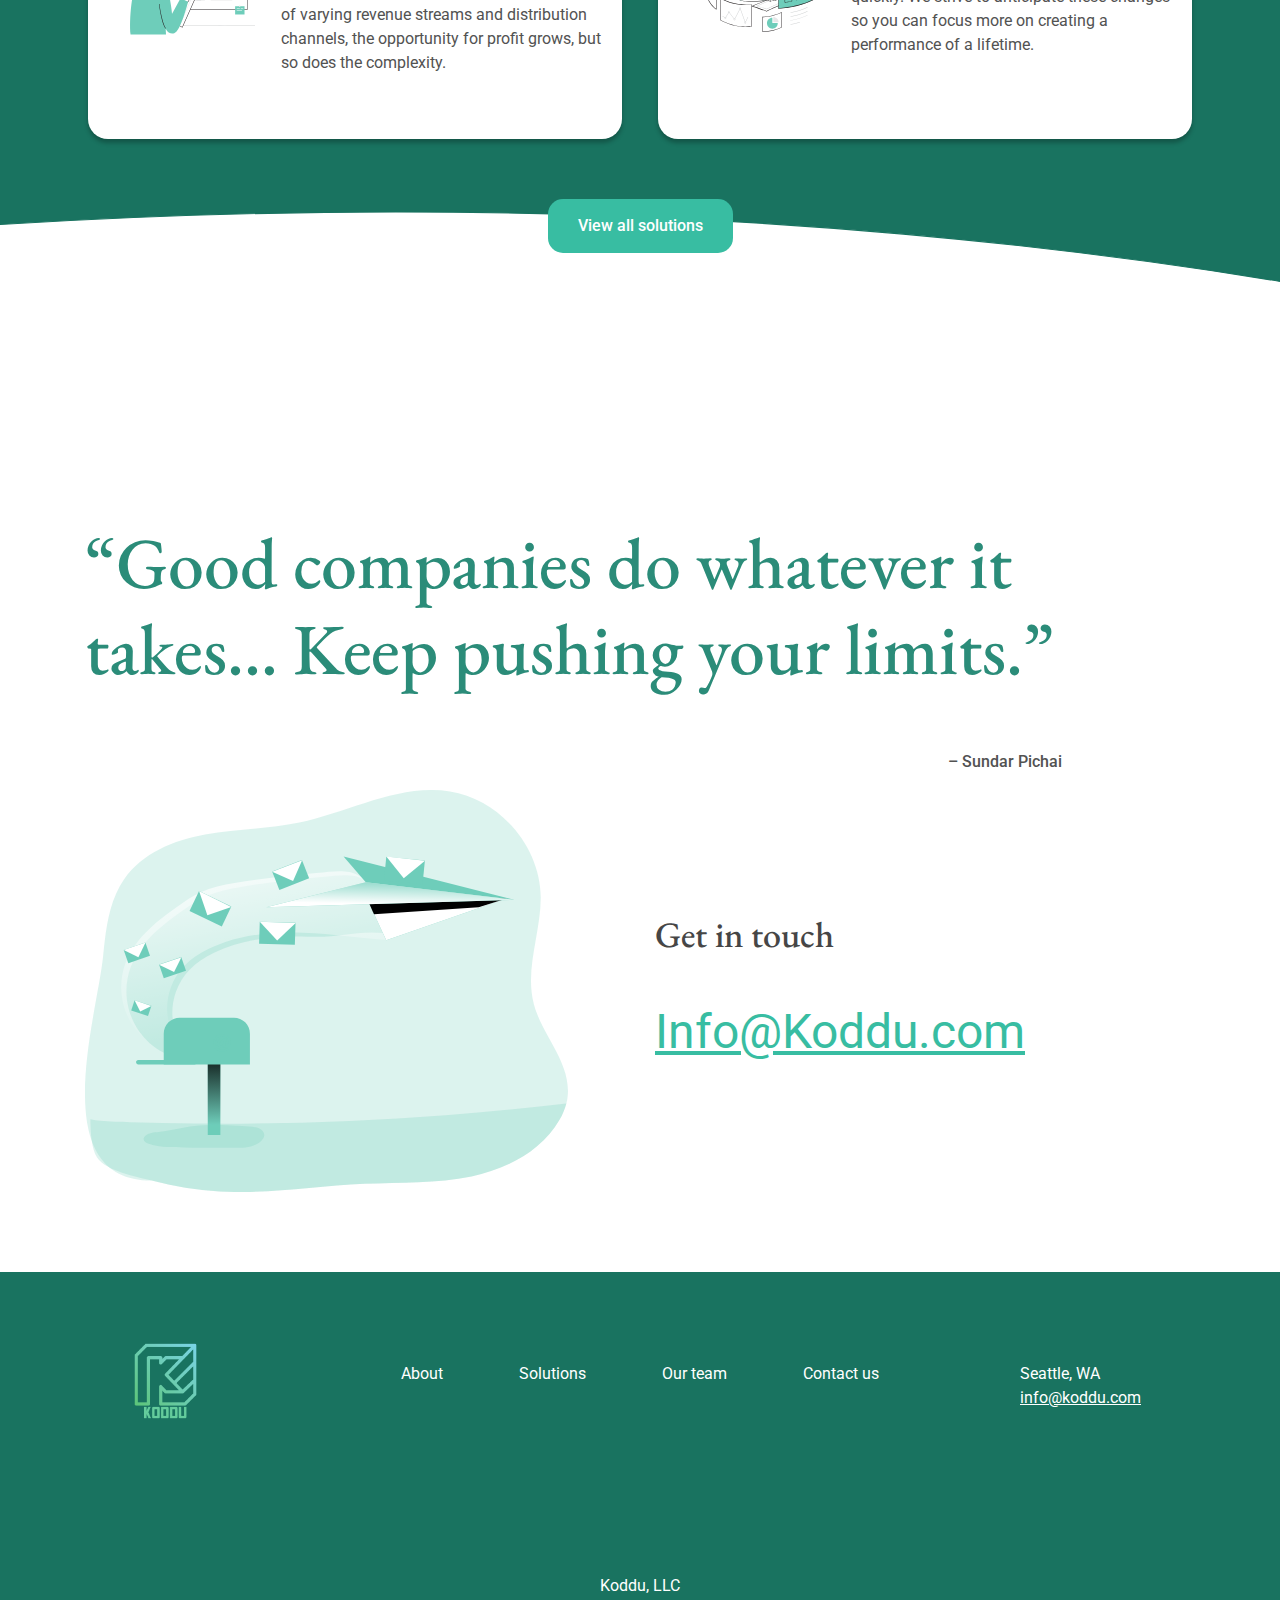
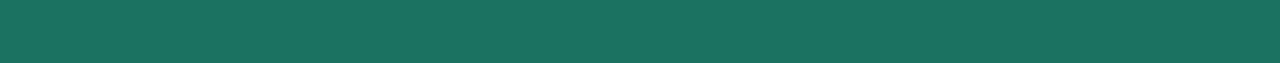
==== commit a47c01c5: "made header and footer responsive" ====
--- a/index.html
+++ b/index.html
@@ -25,7 +25,7 @@
         <div class="page container">
             <header class="header align-items-center">
                 <div class="row align-items-center">
-                    <div class="col-xl-2 col-md-1 px-0">
+                    <div class="col-xl-2 col-lg-2 col-md-1 col-3 px-0">
                         <img
                             src="./assets/images/logo.png"
                             alt="koddu web logo"
@@ -33,8 +33,8 @@
                         />
                     </div>
 
-                    <div class="col-8">
-                        <nav class="header__nav d-flex justify-content-around mx-auto">
+                    <div class="col-xl-8 col-lg-7 col-md-9 header__nav__wrapper">
+                        <nav class="header__nav d-flex justify-content-around mx-auto navbar">
                             <a class="header__nav__link" href="#">About</a>
                             <a class="header__nav__link" href="#">Solutions</a>
                             <a class="header__nav__link" href="#">Our team</a>
@@ -42,7 +42,7 @@
                         </nav>
                     </div>
 
-                    <div class="col-2 col -md-3 px-0">
+                    <div class="col-xl-2 col-lg-3 px-0 col-md-2 col-9">
                         <div class="header-cta__wrapper d-flex justify-content-end align-items-center">
                             <a href="#" class="header-cta__link">Log in</a>
                             <a href="#"
@@ -53,6 +53,37 @@
                         </div>
                     </div>
                 </div>
+
+            </div>
+
+                <div class="container-fluid header__mobile-menu__wrapper">
+                    <div class="header__mobile-menu container">    
+                        <nav class="navbar navbar-expand-lg px-0">
+                            <button class="navbar-toggler px-0" type="button" data-toggle="collapse" data-target="#navbarSupportedContent" aria-controls="navbarSupportedContent" aria-expanded="false" aria-label="Toggle navigation">
+                              <img src="./assets/images/hamburger.svg" alt="">
+                            </button>
+                          
+                            <div class="collapse navbar-collapse" id="navbarSupportedContent">
+                              <ul class="navbar-nav mr-auto">
+                                <li class="nav-item">
+                                    <a class="header__nav__link" href="#">About</a>
+                                </li>
+                                <li class="nav-item">
+                                    <a class="header__nav__link" href="#">Solutions</a>
+                                </li>
+                                <li class="nav-item">
+                                    <a class="header__nav__link" href="#">Our team</a>
+                                </li>
+                                <li class="nav-item">
+                                    <a class="header__nav__link" href="#">Contact us</a>
+                                </li>
+                              </ul>
+                            </div>
+                          </nav>
+                    </div>
+                </div>
+               
+            <div class="page container">    
             </header>
 
             <main class="main">
@@ -158,7 +189,6 @@
                         <a href="#" class="get-in-touch__link mail">Info@Koddu.com</a>
                     </div>
                 </section>
-
                 
             </main>
 
@@ -166,8 +196,8 @@
 
             <div class="footer__wrapper container-fluid px-0">
                 <footer class="footer container">
-                    <div class="row">
-                        <div class="col-2 px-0">
+                    <div class="row align-items-start">
+                        <div class="col-md-2 col-sm-3 col-12 px-0 d-flex justify-content-center">
                             <img
                                 src="./assets/images/logo.png"
                                 alt="koddu web logo"
@@ -175,21 +205,25 @@
                             />
                         </div>
     
-                        <div class="col-8">
-                            <nav class="header__nav d-flex justify-content-around mx-auto">
+                        <div class="col-md-8 col-sm-5 col-6 footer-pages">
+                            <nav class="header__nav d-flex justify-content-around mx-auto container">
                                 <a class="header__nav__link" href="#">About</a>
                                 <a class="header__nav__link" href="#">Solutions</a>
                                 <a class="header__nav__link" href="#">Our team</a>
                                 <a class="header__nav__link" href="#">Contact us</a>
                             </nav>
                         </div>
-                        <div class="col-2 px-0">
+                        <div class="col-md-2 col-sm-4 col-6 px-sm-0 position-static footer-info">
                             <p>Seattle, WA</p>
                             <a href="#" class="footer__link mail">info@koddu.com</a>
-                        </div>
-                    </div>
-                    <p class="footer__copyright">Koddu, LLC</p>
+                            <p class="footer__copyright">Koddu, LLC</p>
+                        </div>
+                    </div>
                 </footer>
             </div>
+            <!-- Jquery -->
+            <script src="https://code.jquery.com/jquery-3.5.1.min.js" integrity="sha256-9/aliU8dGd2tb6OSsuzixeV4y/faTqgFtohetphbbj0=" crossorigin="anonymous"></script>
+            <!-- Bootstrap JS\-->
+            <script src="https://stackpath.bootstrapcdn.com/bootstrap/4.5.2/js/bootstrap.min.js" integrity="sha384-B4gt1jrGC7Jh4AgTPSdUtOBvfO8shuf57BaghqFfPlYxofvL8/KUEfYiJOMMV+rV" crossorigin="anonymous"></script>
     </body>
 </html>
--- a/styles/index.min.css
+++ b/styles/index.min.css
@@ -1 +1 @@
-html,body{width:100%;height:100%}body{font-family:"EB Garamond", Arial, Helvetica, sans-serif}.page{overflow-x:hidden}h1,h2,h3,h4,h5,h6{color:#464646;font-weight:500;-webkit-transition-duration:230ms;transition-duration:230ms}h1:hover,h2:hover,h3:hover,h4:hover,h5:hover,h6:hover{-webkit-transition-duration:230ms;transition-duration:230ms}p,a,span{color:#525252;-webkit-transition-duration:230ms;transition-duration:230ms}p:hover,a:hover,span:hover{-webkit-transition-duration:230ms;transition-duration:230ms}main{padding:0 5px}.button,p,.mail{font-family:"Roboto", Arial, Helvetica, sans-serif}.button{color:white;border:none;padding:15px 30px;border-radius:15px;background-color:#38bda2;font-weight:500}.header{margin-top:15px;font-family:"Roboto", Arial, Helvetica, sans-serif}.header__logo{width:95px;height:76px}.header__nav{max-width:80%}.header__nav .header__nav__link:hover{text-decoration:none;color:#38bda2}.header-cta__wrapper .header-cta__link{margin-right:25px;font-weight:500;color:#38bda2}.header-cta__wrapper .header-cta__link:hover{text-decoration:none}.hero{margin-top:150px}.hero__title{font-size:96px;position:relative;white-space:nowrap;z-index:9}.hero__image{max-width:100%}.hero__content{position:relative}.hero-cta{position:absolute;bottom:0}.hero-cta span{padding:0 7px}.hero-cta .hero-cta__link{color:#38bda2;text-decoration:underline;font-size:16px;font-weight:500}.fresh-perspective{margin-top:150px}.fresh-perspective__image{padding:30px}.fresh-perspective__content h2{line-height:45px;max-width:60%;margin-bottom:30px}.fresh-perspective__content p{line-height:23px;width:88%}.focus__wrapper{width:100%;background:#197360}.focus__background-item{max-height:300px}.focus__title{text-align:center;color:#fff}.areas{margin-top:30px}.areas__item{background:white;-webkit-box-shadow:0px 4px 4px rgba(0,0,0,0.25);box-shadow:0px 4px 4px rgba(0,0,0,0.25);border-radius:20px;height:300px;width:99%;padding:50px 0 60px}.areas-button__wrapper{margin-top:30px;z-index:999;position:relative}.areas-button{position:absolute;top:30px}.quote{margin-top:50px}.quote div{max-width:88%}.quote h1{font-size:72px;color:#2b8c79}.quote p{font-weight:500;margin-top:50px}.get-in-touch__text{margin-bottom:40px;font-size:36px}.get-in-touch__link{color:#38bda2;font-size:48px;text-decoration:underline}.get-in-touch__link:hover{color:#38bda2}.footer__wrapper{margin-top:80px;background-color:#197360;padding:90px 0 65px}.footer__wrapper a,.footer__wrapper p,.footer__wrapper span{color:white}.footer{font-family:"Roboto", Arial, Helvetica, sans-serif}.footer p{margin-bottom:0}.footer .header__logo{-webkit-transform:translateY(-25%);transform:translateY(-25%)}.footer__link{text-decoration:underline}.footer__copyright{margin-top:100px;text-align:center}
+html,body{width:100%;height:100%}body{font-family:"EB Garamond", Arial, Helvetica, sans-serif}.page{overflow-x:hidden}h1,h2,h3,h4,h5,h6{color:#464646;font-weight:500;-webkit-transition-duration:230ms;transition-duration:230ms}h1:hover,h2:hover,h3:hover,h4:hover,h5:hover,h6:hover{-webkit-transition-duration:230ms;transition-duration:230ms}p,a,span{color:#525252;-webkit-transition-duration:230ms;transition-duration:230ms}p:hover,a:hover,span:hover{-webkit-transition-duration:230ms;transition-duration:230ms}main{padding:0 5px}button:focus{outline:none}.button,p,.mail{font-family:"Roboto", Arial, Helvetica, sans-serif}.button{color:white;border:none;padding:15px 30px;border-radius:15px;background-color:#38bda2;font-weight:500}.header{margin-top:15px;font-family:"Roboto", Arial, Helvetica, sans-serif}.header__logo{width:95px;height:76px}.header__nav{max-width:80%}.header__nav .header__nav__link:hover{text-decoration:none;color:#38bda2}.header-cta__wrapper .header-cta__link{margin-right:25px;font-weight:500;color:#38bda2}.header-cta__wrapper .header-cta__link:hover{text-decoration:none}.header__mobile-menu{display:none}@media (max-width: 992px){.header-cta__wrapper{-webkit-box-orient:vertical;-webkit-box-direction:reverse;-ms-flex-direction:column-reverse;flex-direction:column-reverse;position:relative}.header-cta__wrapper .header-cta__link{position:absolute;z-index:999;top:50px;margin-right:0;margin-top:10px}}@media (max-width: 768px){.header-cta__wrapper{-webkit-box-orient:horizontal;-webkit-box-direction:normal;-ms-flex-direction:row;flex-direction:row}.header-cta__wrapper .header-cta__link{position:static;margin-top:0;margin-right:25px}.header__nav__wrapper{display:none}.header__mobile-menu__wrapper{background:#197360}.header__mobile-menu{display:block;margin-top:20px;padding:5px 0}.header__mobile-menu .navbar-nav{margin-top:15px}.header__mobile-menu .nav-item{margin:5px 0}.header__mobile-menu .nav-item a{color:white;font-size:16px}}.hero{margin-top:150px}.hero__title{font-size:96px;position:relative;white-space:nowrap;z-index:9}.hero__image{max-width:100%}.hero__content{position:relative}.hero-cta{position:absolute;bottom:0}.hero-cta span{padding:0 7px}.hero-cta .hero-cta__link{color:#38bda2;text-decoration:underline;font-size:16px;font-weight:500}.fresh-perspective{margin-top:150px}.fresh-perspective__image{padding:30px}.fresh-perspective__content h2{line-height:45px;max-width:60%;margin-bottom:30px}.fresh-perspective__content p{line-height:23px;width:88%}.focus__wrapper{width:100%;background:#197360}.focus__background-item{max-height:300px}.focus__title{text-align:center;color:#fff}.areas{margin-top:30px}.areas__item{background:white;-webkit-box-shadow:0px 4px 4px rgba(0,0,0,0.25);box-shadow:0px 4px 4px rgba(0,0,0,0.25);border-radius:20px;height:300px;width:99%;padding:50px 0 60px}.areas-button__wrapper{margin-top:30px;z-index:999;position:relative}.areas-button{position:absolute;top:30px}.quote{margin-top:50px}.quote div{max-width:88%}.quote h1{font-size:72px;color:#2b8c79}.quote p{font-weight:500;margin-top:50px}.get-in-touch__text{margin-bottom:40px;font-size:36px}.get-in-touch__link{color:#38bda2;font-size:48px;text-decoration:underline}.get-in-touch__link:hover{color:#38bda2}.footer__wrapper{margin-top:80px;background-color:#197360;padding:90px 0 65px}.footer__wrapper a,.footer__wrapper p,.footer__wrapper span{color:white}.footer{font-family:"Roboto", Arial, Helvetica, sans-serif}.footer p{margin-bottom:0}.footer .header__logo{-webkit-transform:translateY(-25%);transform:translateY(-25%)}.footer__link{text-decoration:underline}.footer{position:relative;padding-bottom:160px}.footer__copyright{bottom:0;left:50%;-webkit-transform:translateX(-50%);transform:translateX(-50%);position:absolute}@media (max-width: 767px){.footer .header__logo{-webkit-transform:none;transform:none}.footer__logo__wrapper{-webkit-box-pack:center !important;-ms-flex-pack:center !important;justify-content:center !important}.footer-pages .header__nav{max-width:100%;-webkit-box-orient:vertical !important;-webkit-box-direction:normal !important;-ms-flex-direction:column !important;flex-direction:column !important;-webkit-box-align:start;-ms-flex-align:start;align-items:flex-start;text-align:left}.footer-pages .header__nav a{margin:7px 0}.footer-info{display:-webkit-box;display:-ms-flexbox;display:flex;-webkit-box-orient:vertical;-webkit-box-direction:normal;-ms-flex-direction:column;flex-direction:column;-webkit-box-align:end;-ms-flex-align:end;align-items:end;text-align:center}.footer-info p,.footer-info .footer__link{padding:7px 0}.footer__copyright{position:static;-webkit-transform:none;transform:none}}@media (max-width: 575px){.footer .row{width:90%;margin-left:auto;margin-right:auto}.footer-pages{display:-webkit-box;display:-ms-flexbox;display:flex;-webkit-box-pack:start;-ms-flex-pack:start;justify-content:flex-start}.footer-pages .header__nav{max-width:-webkit-max-content;max-width:-moz-max-content;max-width:max-content}}
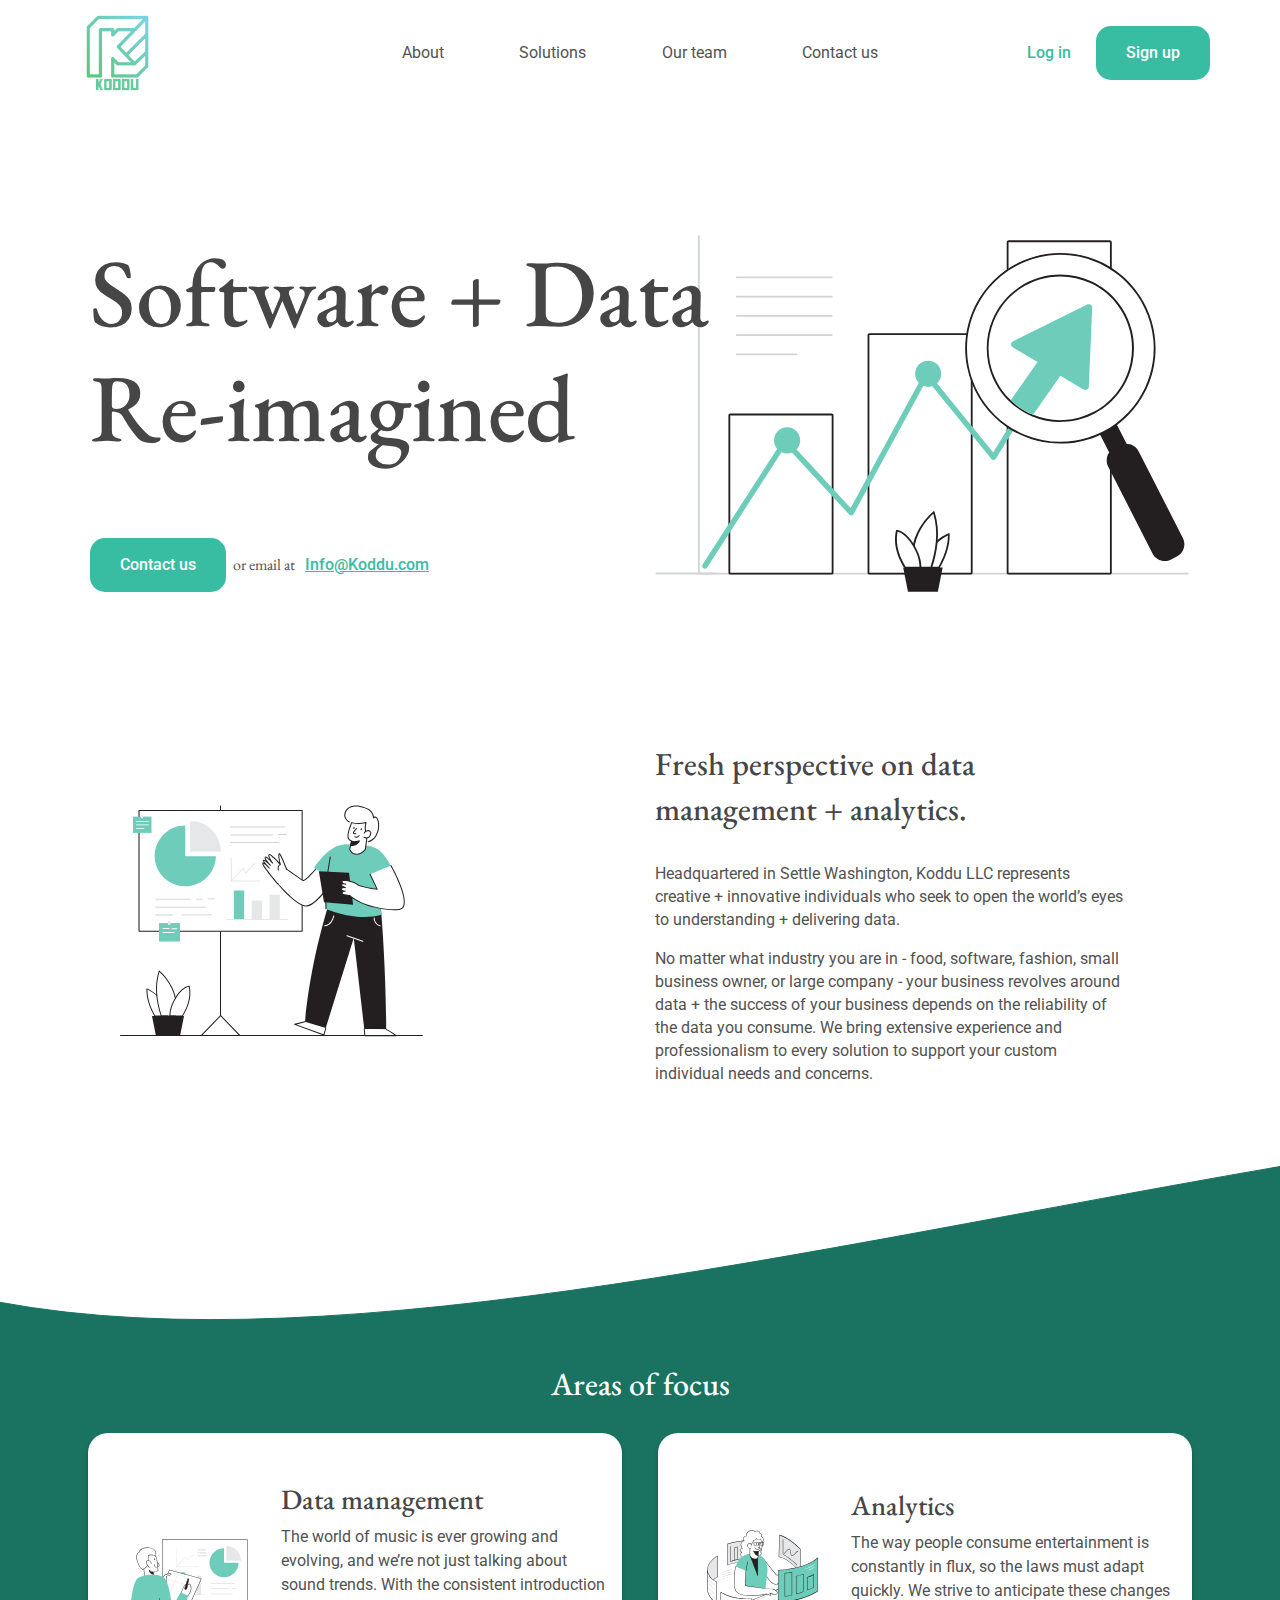
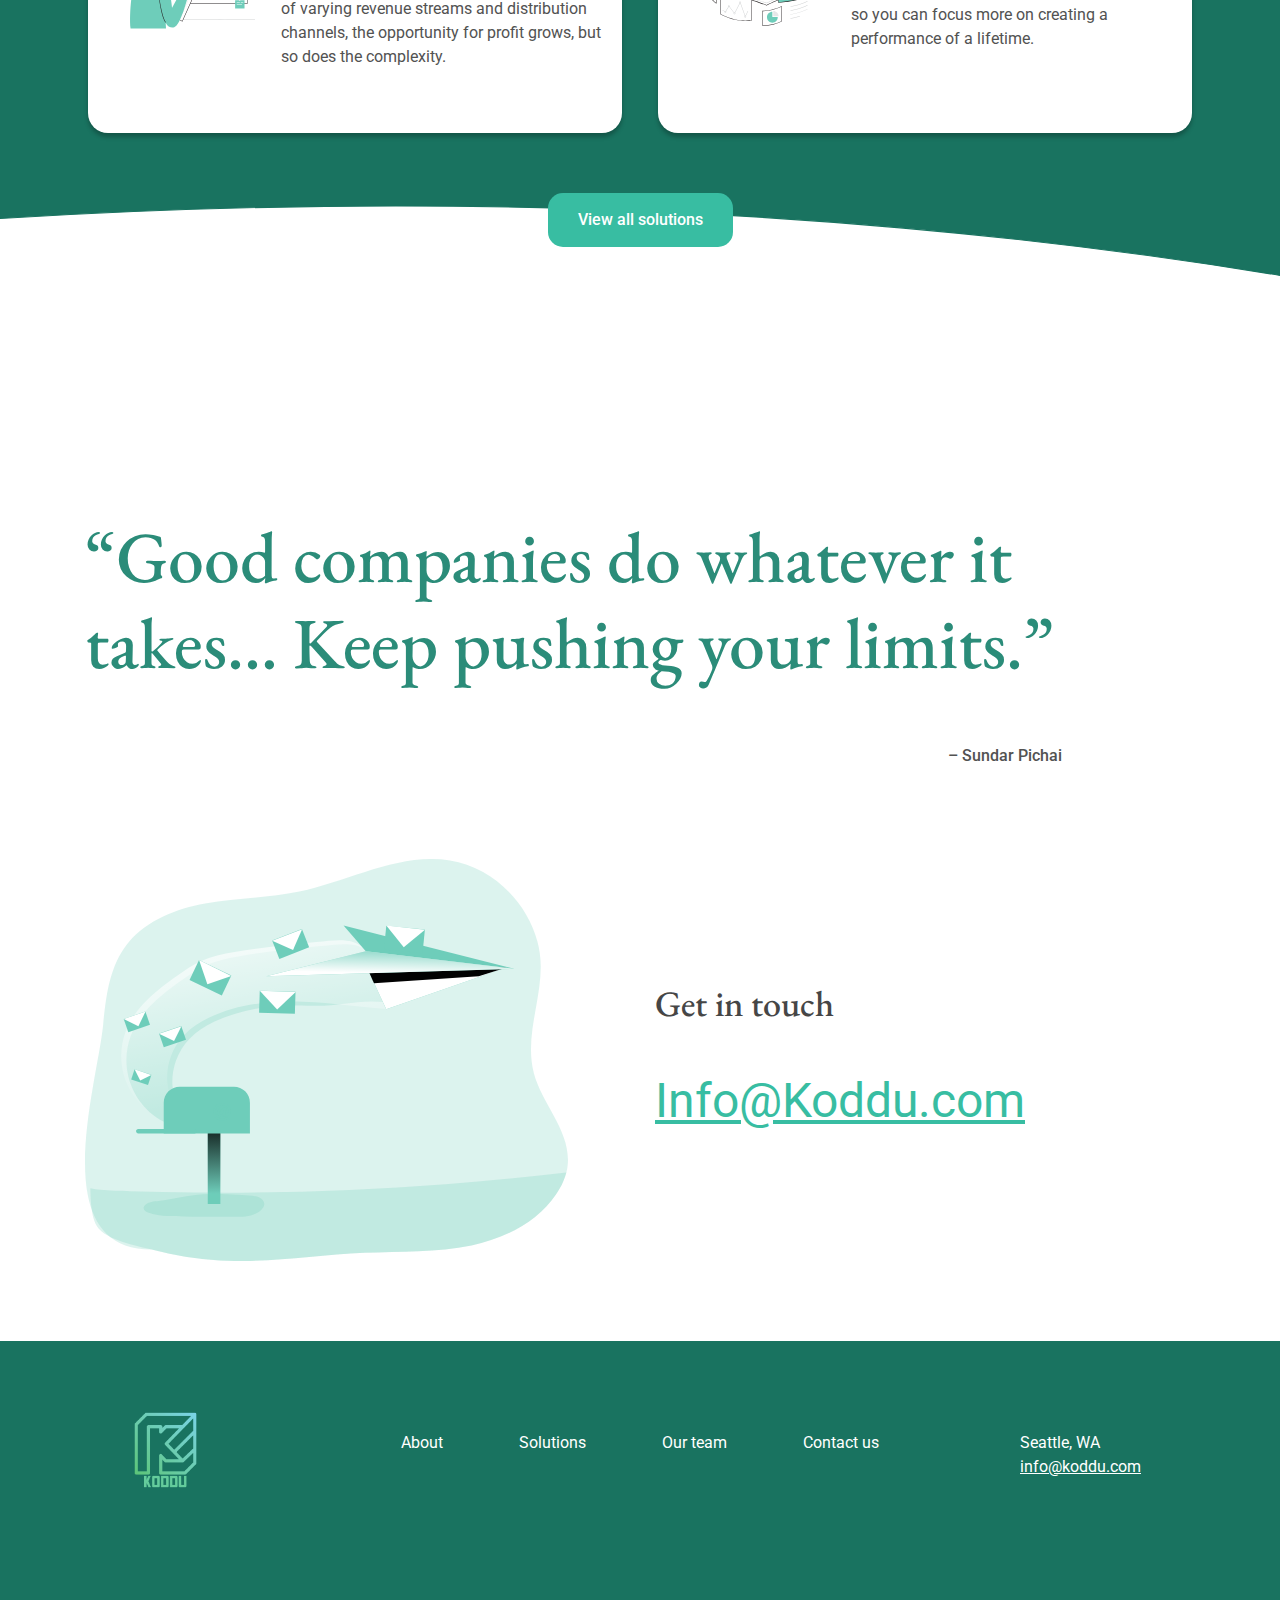
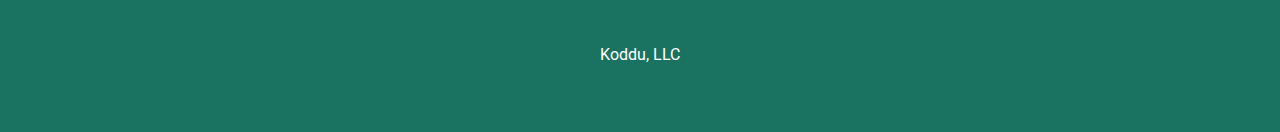
==== commit 1a21b57b: "Made index page responsive -- for QA" ====
--- a/index.html
+++ b/index.html
@@ -56,7 +56,7 @@
 
             </div>
 
-                <div class="container-fluid header__mobile-menu__wrapper">
+                <div class="container header__mobile-menu__wrapper">
                     <div class="header__mobile-menu container">    
                         <nav class="navbar navbar-expand-lg px-0">
                             <button class="navbar-toggler px-0" type="button" data-toggle="collapse" data-target="#navbarSupportedContent" aria-controls="navbarSupportedContent" aria-expanded="false" aria-label="Toggle navigation">
@@ -89,7 +89,7 @@
             <main class="main">
 
                 <section class="hero row">
-                    <div class="col-6 hero__content">
+                    <div class="col-xl-6 col-sm-8 col-12 hero__content">
                         <h1 class="hero__title">
                             Software + Data <br />
                             Re-imagined
@@ -97,23 +97,25 @@
 
                         <div class="hero-cta">
                             <button class="hero-cta__button button">Contact us</button>
-                            <span>or email at</span>
-                            <a href="#" class="hero-cta__link mail">Info@Koddu.com</a>
-                        </div>
-
-                    </div>
-
-                    <div class="col-6">
+                            <div>
+                                <span>or email at</span>
+                                <a href="#" class="hero-cta__link mail">Info@Koddu.com</a>
+                            </div>
+                        </div>
+
+                    </div>
+
+                    <div class="col-xl-6 col-sm-4 col-12">
                         <img src="./assets/images/hero.svg" alt="Software and data Re-imagined" class="hero__image">
                     </div>
                 </section> <!-- .hero -->
 
                 <section class="fresh-perspective row align-items-center">
-                    <div class="col-6">
+                    <div class="col-xl-6 col-lg-5 col-md-5 col-sm-4 col-12 fresh-perspective__image__wrapper">
                         <img src="./assets/images/fresh-perspective.svg" alt="Fresh perspective on data
                         management + analytics" class="fresh-perspective__image">
                     </div>
-                    <div class="col-6 fresh-perspective__content">
+                    <div class="col-xl-6 col-lg-7 col-md-7 col-sm-8 col-12 fresh-perspective__content">
                         <h2>Fresh perspective on data
                             management + analytics.</h2>
                         <p>
@@ -128,17 +130,16 @@
                 
             <div class="page container-fluid px-0">
                 <div class="focus__wrapper">
-                    <!-- <img src="./assets/images/focus-background.svg" alt="" class="focus__background" /> -->
                     <img src="./assets/images//focus-background-top.svg" alt="" class="focus__background-top focus__background-item">
                     <section class="focus container">
                         <h2 class='focus__title'>Areas of focus</h2>
-                        <div class="areas row align-items-center">
-                            <div class="col-6">
+                        <div class="areas-grid">
+                            <div>
                                 <div class="areas__item row align-items-center mx-auto">
-                                    <div class="col-4">
-                                        <img src="./assets/images/data-magagement.svg" alt="Data management">
-                                    </div>
-                                    <div class="col-8">
+                                    <div class="col-lg-4 col-md-12 areas__item__image-wrapper">
+                                        <img src="./assets/images/data-magagement.svg" alt="Data management" class="areas__image">
+                                    </div>
+                                    <div class="col-lg-8 col-md-12 area__item-content">
                                         <h3>Data management</h3>
                                         <p>
                                             The world of music is ever growing and evolving, and we’re not just talking about sound trends. With the consistent introduction of varying revenue streams and distribution channels, the opportunity for profit grows, but so does the complexity.
@@ -147,12 +148,12 @@
                                 </div>
                             </div>
     
-                            <div class="col-6">
+                            <div>
                                 <div class="areas__item row align-items-center mx-auto">
-                                    <div class="col-4">
-                                        <img src="./assets/images/analytics.svg" alt="Analytics">
-                                    </div>
-                                    <div class="col-8">
+                                    <div class="col-lg-4 col-md-12 areas__item__image-wrapper">
+                                        <img src="./assets/images/analytics.svg" alt="Analytics" class="areas__image"> 
+                                    </div>
+                                    <div class="col-lg-8 col-md-12 area__item-content"">
                                         <h3>Analytics</h3>
                                         <p>
                                             The way people consume entertainment is constantly in flux, so the laws must adapt quickly. We strive to anticipate these changes so you can focus more on creating a performance of a lifetime.
@@ -181,10 +182,10 @@
                 </section>
 
                 <section class="get-in-touch row align-items-center">
-                    <div class="col-6">
-                        <img src="./assets/images/get-in-touch.svg" alt="Get in touch">
-                    </div>
-                    <div class="col-6">
+                    <div class="col-6 get-in-touch__image-wrapper">
+                        <img src="./assets/images/get-in-touch.svg" alt="Get in touch" class="get-in-touch__image">
+                    </div>
+                    <div class="col-sm-6 col-12 get-in-touch__content-wrapper">
                         <h3 class="get-in-touch__text">Get in touch</h3>
                         <a href="#" class="get-in-touch__link mail">Info@Koddu.com</a>
                     </div>
@@ -201,7 +202,7 @@
                             <img
                                 src="./assets/images/logo.png"
                                 alt="koddu web logo"
-                                class="header__logo"
+                                class="header__logo footer__logo"
                             />
                         </div>
     
--- a/styles/index.min.css
+++ b/styles/index.min.css
@@ -1 +1 @@
-html,body{width:100%;height:100%}body{font-family:"EB Garamond", Arial, Helvetica, sans-serif}.page{overflow-x:hidden}h1,h2,h3,h4,h5,h6{color:#464646;font-weight:500;-webkit-transition-duration:230ms;transition-duration:230ms}h1:hover,h2:hover,h3:hover,h4:hover,h5:hover,h6:hover{-webkit-transition-duration:230ms;transition-duration:230ms}p,a,span{color:#525252;-webkit-transition-duration:230ms;transition-duration:230ms}p:hover,a:hover,span:hover{-webkit-transition-duration:230ms;transition-duration:230ms}main{padding:0 5px}button:focus{outline:none}.button,p,.mail{font-family:"Roboto", Arial, Helvetica, sans-serif}.button{color:white;border:none;padding:15px 30px;border-radius:15px;background-color:#38bda2;font-weight:500}.header{margin-top:15px;font-family:"Roboto", Arial, Helvetica, sans-serif}.header__logo{width:95px;height:76px}.header__nav{max-width:80%}.header__nav .header__nav__link:hover{text-decoration:none;color:#38bda2}.header-cta__wrapper .header-cta__link{margin-right:25px;font-weight:500;color:#38bda2}.header-cta__wrapper .header-cta__link:hover{text-decoration:none}.header__mobile-menu{display:none}@media (max-width: 992px){.header-cta__wrapper{-webkit-box-orient:vertical;-webkit-box-direction:reverse;-ms-flex-direction:column-reverse;flex-direction:column-reverse;position:relative}.header-cta__wrapper .header-cta__link{position:absolute;z-index:999;top:50px;margin-right:0;margin-top:10px}}@media (max-width: 768px){.header-cta__wrapper{-webkit-box-orient:horizontal;-webkit-box-direction:normal;-ms-flex-direction:row;flex-direction:row}.header-cta__wrapper .header-cta__link{position:static;margin-top:0;margin-right:25px}.header__nav__wrapper{display:none}.header__mobile-menu__wrapper{background:#197360}.header__mobile-menu{display:block;margin-top:20px;padding:5px 0}.header__mobile-menu .navbar-nav{margin-top:15px}.header__mobile-menu .nav-item{margin:5px 0}.header__mobile-menu .nav-item a{color:white;font-size:16px}}.hero{margin-top:150px}.hero__title{font-size:96px;position:relative;white-space:nowrap;z-index:9}.hero__image{max-width:100%}.hero__content{position:relative}.hero-cta{position:absolute;bottom:0}.hero-cta span{padding:0 7px}.hero-cta .hero-cta__link{color:#38bda2;text-decoration:underline;font-size:16px;font-weight:500}.fresh-perspective{margin-top:150px}.fresh-perspective__image{padding:30px}.fresh-perspective__content h2{line-height:45px;max-width:60%;margin-bottom:30px}.fresh-perspective__content p{line-height:23px;width:88%}.focus__wrapper{width:100%;background:#197360}.focus__background-item{max-height:300px}.focus__title{text-align:center;color:#fff}.areas{margin-top:30px}.areas__item{background:white;-webkit-box-shadow:0px 4px 4px rgba(0,0,0,0.25);box-shadow:0px 4px 4px rgba(0,0,0,0.25);border-radius:20px;height:300px;width:99%;padding:50px 0 60px}.areas-button__wrapper{margin-top:30px;z-index:999;position:relative}.areas-button{position:absolute;top:30px}.quote{margin-top:50px}.quote div{max-width:88%}.quote h1{font-size:72px;color:#2b8c79}.quote p{font-weight:500;margin-top:50px}.get-in-touch__text{margin-bottom:40px;font-size:36px}.get-in-touch__link{color:#38bda2;font-size:48px;text-decoration:underline}.get-in-touch__link:hover{color:#38bda2}.footer__wrapper{margin-top:80px;background-color:#197360;padding:90px 0 65px}.footer__wrapper a,.footer__wrapper p,.footer__wrapper span{color:white}.footer{font-family:"Roboto", Arial, Helvetica, sans-serif}.footer p{margin-bottom:0}.footer .header__logo{-webkit-transform:translateY(-25%);transform:translateY(-25%)}.footer__link{text-decoration:underline}.footer{position:relative;padding-bottom:160px}.footer__copyright{bottom:0;left:50%;-webkit-transform:translateX(-50%);transform:translateX(-50%);position:absolute}@media (max-width: 767px){.footer .header__logo{-webkit-transform:none;transform:none}.footer__logo__wrapper{-webkit-box-pack:center !important;-ms-flex-pack:center !important;justify-content:center !important}.footer-pages .header__nav{max-width:100%;-webkit-box-orient:vertical !important;-webkit-box-direction:normal !important;-ms-flex-direction:column !important;flex-direction:column !important;-webkit-box-align:start;-ms-flex-align:start;align-items:flex-start;text-align:left}.footer-pages .header__nav a{margin:7px 0}.footer-info{display:-webkit-box;display:-ms-flexbox;display:flex;-webkit-box-orient:vertical;-webkit-box-direction:normal;-ms-flex-direction:column;flex-direction:column;-webkit-box-align:end;-ms-flex-align:end;align-items:end;text-align:center}.footer-info p,.footer-info .footer__link{padding:7px 0}.footer__copyright{position:static;-webkit-transform:none;transform:none}}@media (max-width: 575px){.footer .row{width:90%;margin-left:auto;margin-right:auto}.footer-pages{display:-webkit-box;display:-ms-flexbox;display:flex;-webkit-box-pack:start;-ms-flex-pack:start;justify-content:flex-start}.footer-pages .header__nav{max-width:-webkit-max-content;max-width:-moz-max-content;max-width:max-content}}
+html,body{width:100%;height:100%}body{font-family:"EB Garamond", Arial, Helvetica, sans-serif}.page{overflow-x:hidden}h1,h2,h3,h4,h5,h6{color:#464646;font-weight:500;-webkit-transition-duration:230ms;transition-duration:230ms}h1:hover,h2:hover,h3:hover,h4:hover,h5:hover,h6:hover{-webkit-transition-duration:230ms;transition-duration:230ms}p,a,span{color:#525252;-webkit-transition-duration:230ms;transition-duration:230ms}p:hover,a:hover,span:hover{-webkit-transition-duration:230ms;transition-duration:230ms}main{padding:0 5px}button:focus{outline:none}.button,p,.mail{font-family:"Roboto", Arial, Helvetica, sans-serif}.button{color:white;border:none;padding:15px 30px;border-radius:15px;background-color:#38bda2;font-weight:500}.header{margin-top:15px;font-family:"Roboto", Arial, Helvetica, sans-serif;overflow-y:visible;height:120px}.header__logo{width:95px;height:76px}.header__nav{max-width:80%}.header__nav .header__nav__link:hover{text-decoration:none;color:#38bda2}.header-cta__wrapper .header-cta__link{margin-right:25px;font-weight:500;color:#38bda2}.header-cta__wrapper .header-cta__link:hover{text-decoration:none}.header__mobile-menu{display:none}@media (max-width: 992px){.header-cta__wrapper{-webkit-box-orient:vertical;-webkit-box-direction:reverse;-ms-flex-direction:column-reverse;flex-direction:column-reverse;position:relative}.header-cta__wrapper .header-cta__link{position:absolute;z-index:999;top:50px;margin-right:0;margin-top:10px}}@media (max-width: 767px){.header{height:100px}.header-cta__wrapper{-webkit-box-orient:horizontal;-webkit-box-direction:normal;-ms-flex-direction:row;flex-direction:row}.header-cta__wrapper .header-cta__link{position:static;margin-top:0;margin-right:25px}.header__nav__wrapper{display:none}.header__mobile-menu__wrapper{background:#197360}.header-cta__button{margin-right:15px}.header__mobile-menu{display:block;padding:5px 0}.header__mobile-menu .navbar-nav{margin-top:15px}.header__mobile-menu .nav-item{margin:5px 0}.header__mobile-menu .nav-item a{color:white;font-size:16px}}@media (max-width: 600px){.header{height:120px}.header .col-9{display:-webkit-box;display:-ms-flexbox;display:flex;-webkit-box-pack:end;-ms-flex-pack:end;justify-content:flex-end}.header-cta__wrapper{-webkit-box-orient:vertical;-webkit-box-direction:reverse;-ms-flex-direction:column-reverse;flex-direction:column-reverse;position:relative}.header-cta__wrapper .header-cta__link{position:absolute;z-index:999;top:50px;margin-right:15px;margin-top:10px}}.hero{margin-top:100px}.hero__title{font-size:96px;position:relative;white-space:nowrap;z-index:9}.hero__image{max-width:100%}.hero__content{position:relative}.hero-cta{position:absolute;display:-webkit-box;display:-ms-flexbox;display:flex;-webkit-box-align:center;-ms-flex-align:center;align-items:center;bottom:0}.hero-cta span{padding:0 7px}.hero-cta .hero-cta__link{color:#38bda2;text-decoration:underline;font-size:16px;font-weight:500}@media (max-width: 1200px){.hero{margin-top:75px}.hero-cta{position:static;margin-top:70px}.hero__image{position:absolute;bottom:0;right:0;width:380px;height:250px}}@media (max-width: 992px){.hero__image{top:0;width:100%}.hero__title{font-size:72px}.hero-cta span{padding:0}.hero-cta div{margin-left:50px;display:-webkit-box;display:-ms-flexbox;display:flex;-webkit-box-orient:vertical;-webkit-box-direction:normal;-ms-flex-direction:column;flex-direction:column}}@media (max-width: 767px){.hero__title{font-size:48px}.hero__image{max-width:100%;height:130px;top:0}}@media (max-width: 575px){.hero__title{font-size:40px}.hero.row{-webkit-box-orient:vertical;-webkit-box-direction:reverse;-ms-flex-direction:column-reverse;flex-direction:column-reverse}.hero__image{position:static;width:250px;height:170px}.hero-cta{-webkit-box-orient:vertical;-webkit-box-direction:normal;-ms-flex-direction:column;flex-direction:column}.hero-cta div{margin-left:0;text-align:center}.hero-cta span{margin:10px 0}}.fresh-perspective{margin-top:150px}.fresh-perspective__image{padding:30px}.fresh-perspective__content h2{line-height:45px;max-width:60%;margin-bottom:30px}.fresh-perspective__content p{line-height:23px;width:88%}@media (max-width: 1200px){.fresh-perspective__image{padding:0}.fresh-perspective__content h2{max-width:80%}.fresh-perspective__content p{width:91%}}@media (max-width: 991px){.fresh-perspective__image{width:250px;height:170px}.fresh-perspective__content h2{max-width:100%}.fresh-perspective__content p{width:100%}}@media (max-width: 767px){.fresh-perspective__image{width:130px;height:100px}.fresh-perspective__content h2{max-width:100%;font-size:24px;line-height:31px}.fresh-perspective__content p{width:80%;font-size:12px;line-height:18px}}@media (max-width: 600px){.fresh-perspective{margin-top:90px}.fresh-perspective__image__wrapper{display:-webkit-box;display:-ms-flexbox;display:flex;-webkit-box-pack:center;-ms-flex-pack:center;justify-content:center;margin-bottom:20px}.fresh-perspective__content{display:-webkit-box;display:-ms-flexbox;display:flex;-webkit-box-orient:vertical;-webkit-box-direction:normal;-ms-flex-direction:column;flex-direction:column}.fresh-perspective__content h2{max-width:90%;margin-left:auto;margin-right:auto;text-align:center;font-size:24px;line-height:31px}.fresh-perspective__content p{max-width:90%;margin-left:auto;margin-right:auto;font-size:12px;line-height:18px}}.focus__wrapper{width:100%;background:#197360}.focus__background-item{max-height:300px}.focus__title{text-align:center;color:#fff}.areas{margin-top:30px}.areas-grid{margin-top:30px;display:-ms-grid;display:grid;-ms-grid-columns:1fr 1fr;grid-template-columns:1fr 1fr;-webkit-column-gap:30px;column-gap:30px;row-gap:30px}.areas__item{background:white;-webkit-box-shadow:0px 4px 4px rgba(0,0,0,0.25);box-shadow:0px 4px 4px rgba(0,0,0,0.25);border-radius:20px;height:300px;width:99%;padding:50px 0 60px}.areas-button__wrapper{margin-top:30px;z-index:999;position:relative}.areas-button{position:absolute;top:30px}@media (max-width: 1200px){.areas__image{width:140px;height:120px}.areas-button{position:absolute;top:20px}}@media (max-width: 991px){.focus__background-item{max-height:200px}.focus__background-bottom{max-height:150px}.areas{-ms-flex-wrap:wrap;flex-wrap:wrap}.areas__item{height:100%;width:100%;padding:30px 40px;display:block !important}.areas__item__image-wrapper{display:-webkit-box;display:-ms-flexbox;display:flex;-webkit-box-pack:center;-ms-flex-pack:center;justify-content:center;height:120px;margin-bottom:15px}.area__item-content{display:-webkit-box;display:-ms-flexbox;display:flex;-webkit-box-orient:vertical;-webkit-box-direction:normal;-ms-flex-direction:column;flex-direction:column}.area__item-content h3{font-size:24px;margin-bottom:25px}.area__item-content p{font-size:14px}}@media (max-width: 767px){.areas__item{padding:10px 15px}.area__item-content p{font-size:12px}.areas-button{position:absolute;top:5px}}@media (max-width: 575px){.areas-grid{-ms-grid-columns:1fr;grid-template-columns:1fr}.areas__item{width:90%}.area__item-content h3{margin-bottom:15px}.area__item-content p{max-width:90%}}.quote{margin-top:50px}.quote div{max-width:88%}.quote h1{font-size:72px;color:#2b8c79}.quote p{font-weight:500;margin-top:50px}@media (max-width: 1200px){.quote div{max-width:100%}.quote h1{font-size:64px}}@media (max-width: 991px){.quote div{max-width:100%}.quote h1{font-size:48px}.quote p{margin-top:0px}}@media (max-width: 767px){.quote div{max-width:90%}.quote h1{font-size:36px}}@media (max-width: 575px){.quote h1{font-size:24px}.quote p{font-size:12px}}.get-in-touch{margin-top:75px}.get-in-touch__text{margin-bottom:40px;font-size:36px}.get-in-touch__link{color:#38bda2;font-size:48px;text-decoration:underline}.get-in-touch__link:hover{color:#38bda2}@media (max-width: 1200px){.get-in-touch__text{margin-bottom:10px}.get-in-touch__link{font-size:36px}.get-in-touch__content-wrapper{padding-left:70px}}@media (max-width: 991px){.get-in-touch__text{font-size:32px}.get-in-touch__image{width:330px;height:270px}.get-in-touch__content-wrapper{padding-left:50px}}@media (max-width: 767px){.get-in-touch__text{font-size:24px}.get-in-touch__image{width:270px;height:220px}.get-in-touch__link{font-size:24px}.get-in-touch__content-wrapper{padding-left:50px}}@media (max-width: 575px){.get-in-touch__content-wrapper{padding-left:0px;display:-webkit-box;display:-ms-flexbox;display:flex;-webkit-box-orient:vertical;-webkit-box-direction:normal;-ms-flex-direction:column;flex-direction:column;-webkit-box-align:center;-ms-flex-align:center;align-items:center;-webkit-box-pack:center;-ms-flex-pack:center;justify-content:center}.get-in-touch__image-wrapper{display:none}}.footer__wrapper{margin-top:80px;background-color:#197360;padding:90px 0 65px}.footer__wrapper a,.footer__wrapper p,.footer__wrapper span{color:white}.footer{font-family:"Roboto", Arial, Helvetica, sans-serif}.footer p{margin-bottom:0}.footer .header__logo{-webkit-transform:translateY(-25%);transform:translateY(-25%)}.footer__link{text-decoration:underline}.footer{position:relative;padding-bottom:160px}.footer__copyright{bottom:0;left:50%;-webkit-transform:translateX(-50%);transform:translateX(-50%);position:absolute}@media (max-width: 767px){.footer .header__logo{-webkit-transform:none;transform:none}.footer-pages .header__nav{max-width:100%;-webkit-box-orient:vertical !important;-webkit-box-direction:normal !important;-ms-flex-direction:column !important;flex-direction:column !important;-webkit-box-align:start;-ms-flex-align:start;align-items:flex-start;text-align:left}.footer-pages .header__nav a{margin:7px 0}.footer-info{display:-webkit-box;display:-ms-flexbox;display:flex;-webkit-box-orient:vertical;-webkit-box-direction:normal;-ms-flex-direction:column;flex-direction:column;-webkit-box-align:end;-ms-flex-align:end;align-items:end;text-align:center}.footer-info p,.footer-info .footer__link{padding:7px 0}.footer__copyright{position:static;-webkit-transform:none;transform:none}}@media (max-width: 575px){.footer .row{width:95%;margin-left:auto;margin-right:auto}.footer__logo{margin-bottom:20px}.footer-pages{display:-webkit-box;display:-ms-flexbox;display:flex;-webkit-box-pack:end;-ms-flex-pack:end;justify-content:flex-end}.footer-pages .header__nav{max-width:-webkit-max-content;max-width:-moz-max-content;max-width:max-content;margin:0 !important}}
